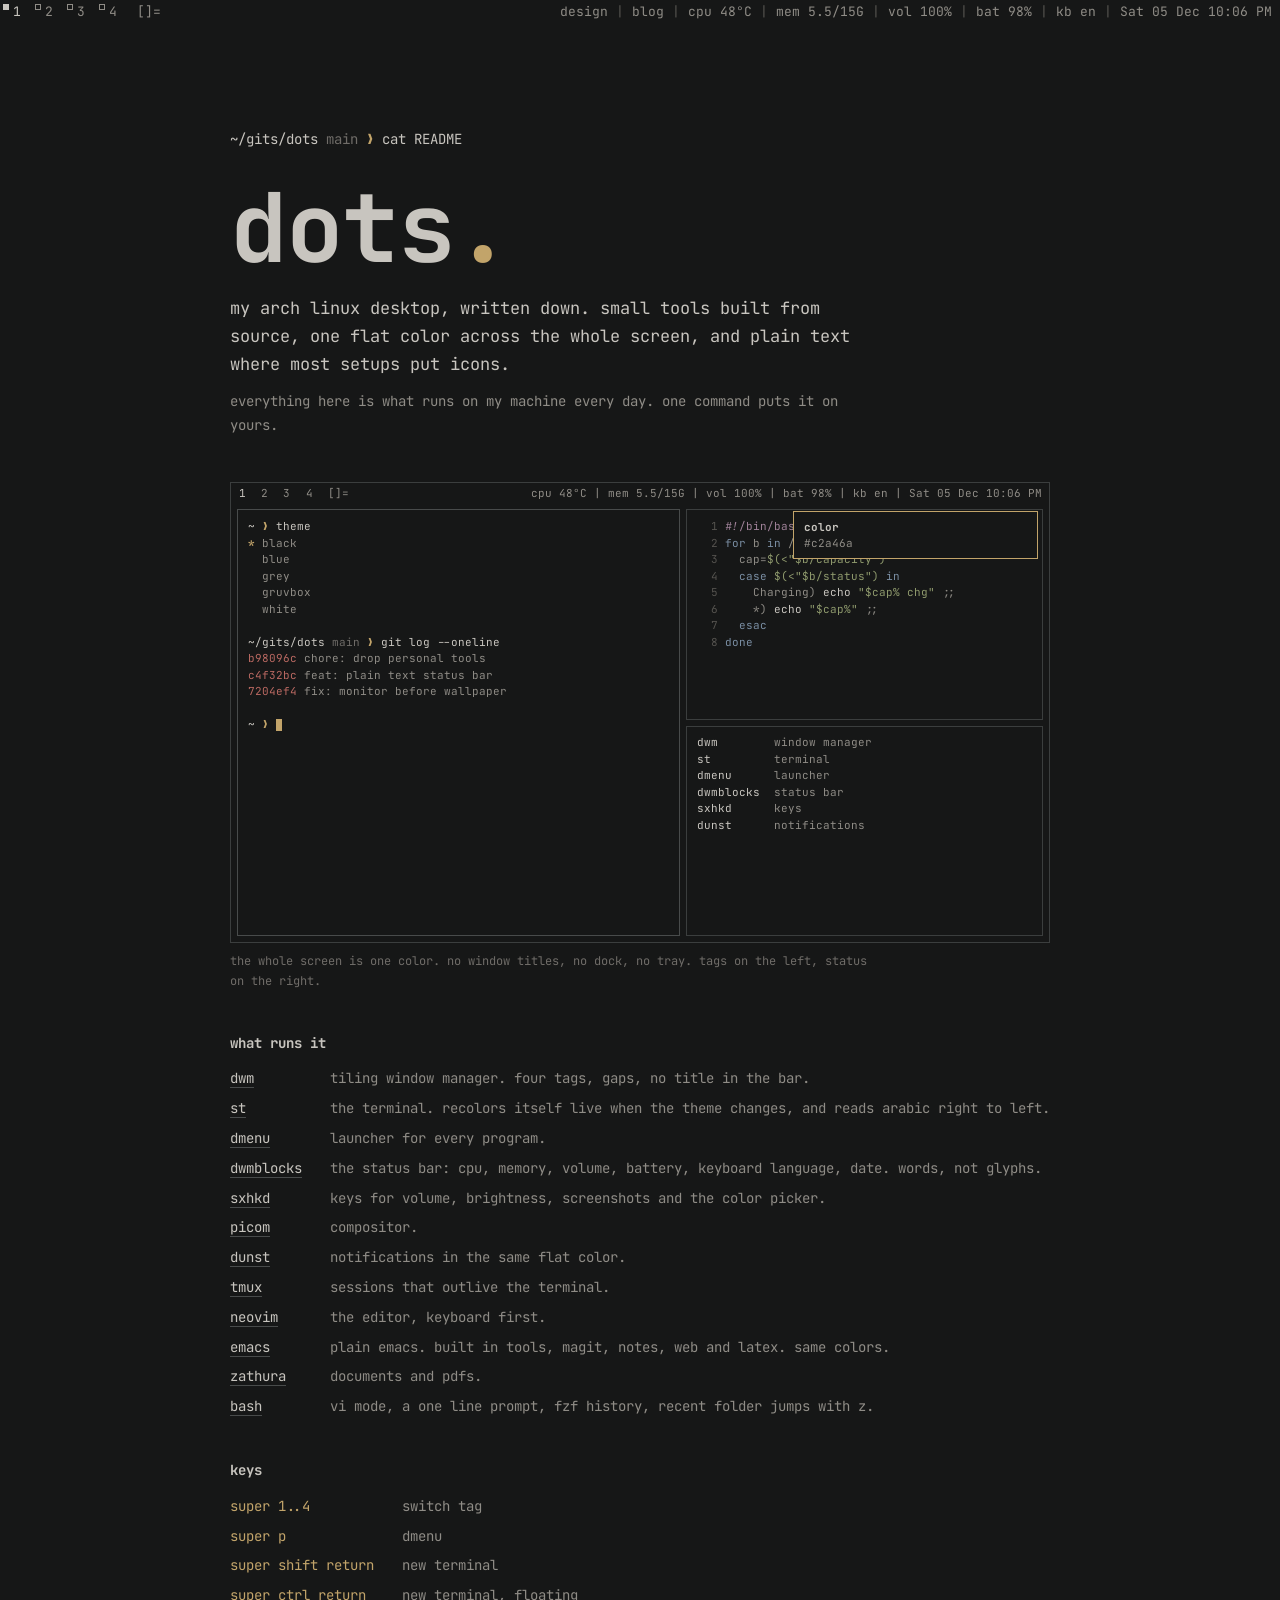
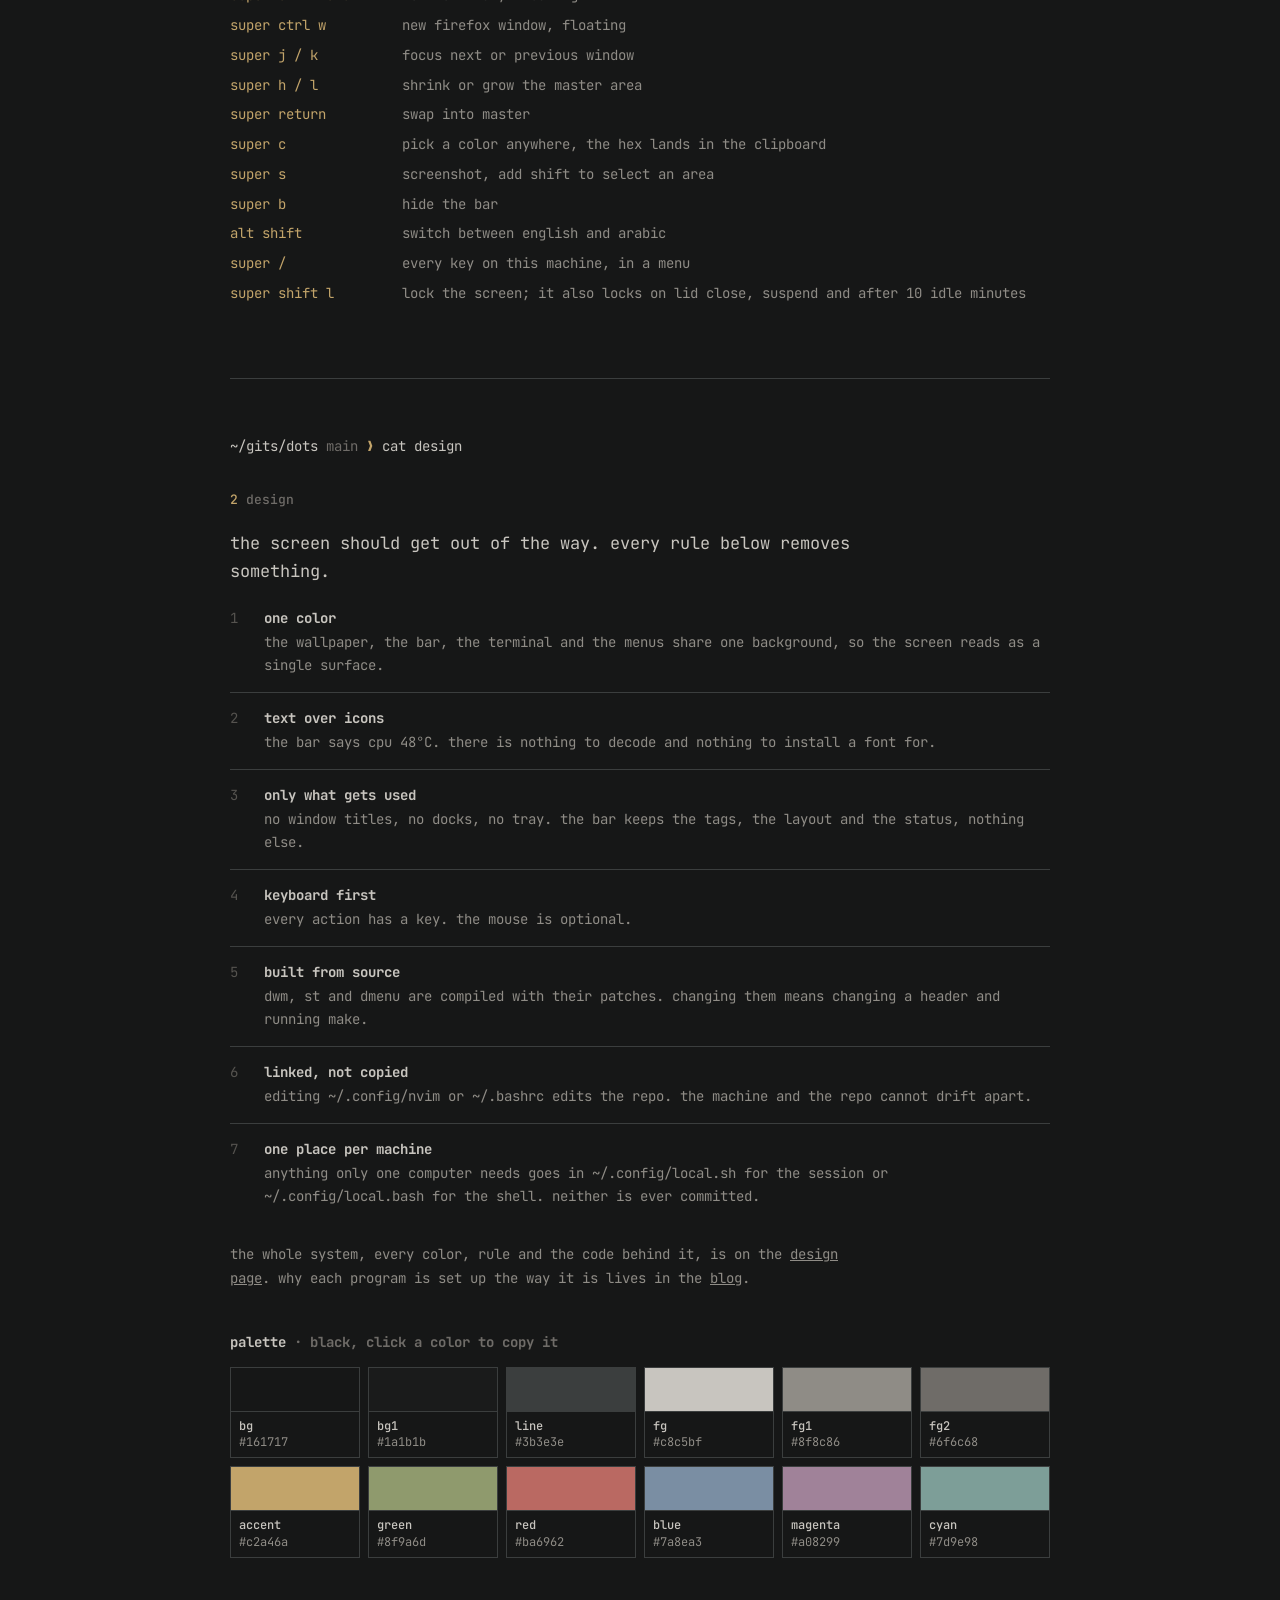
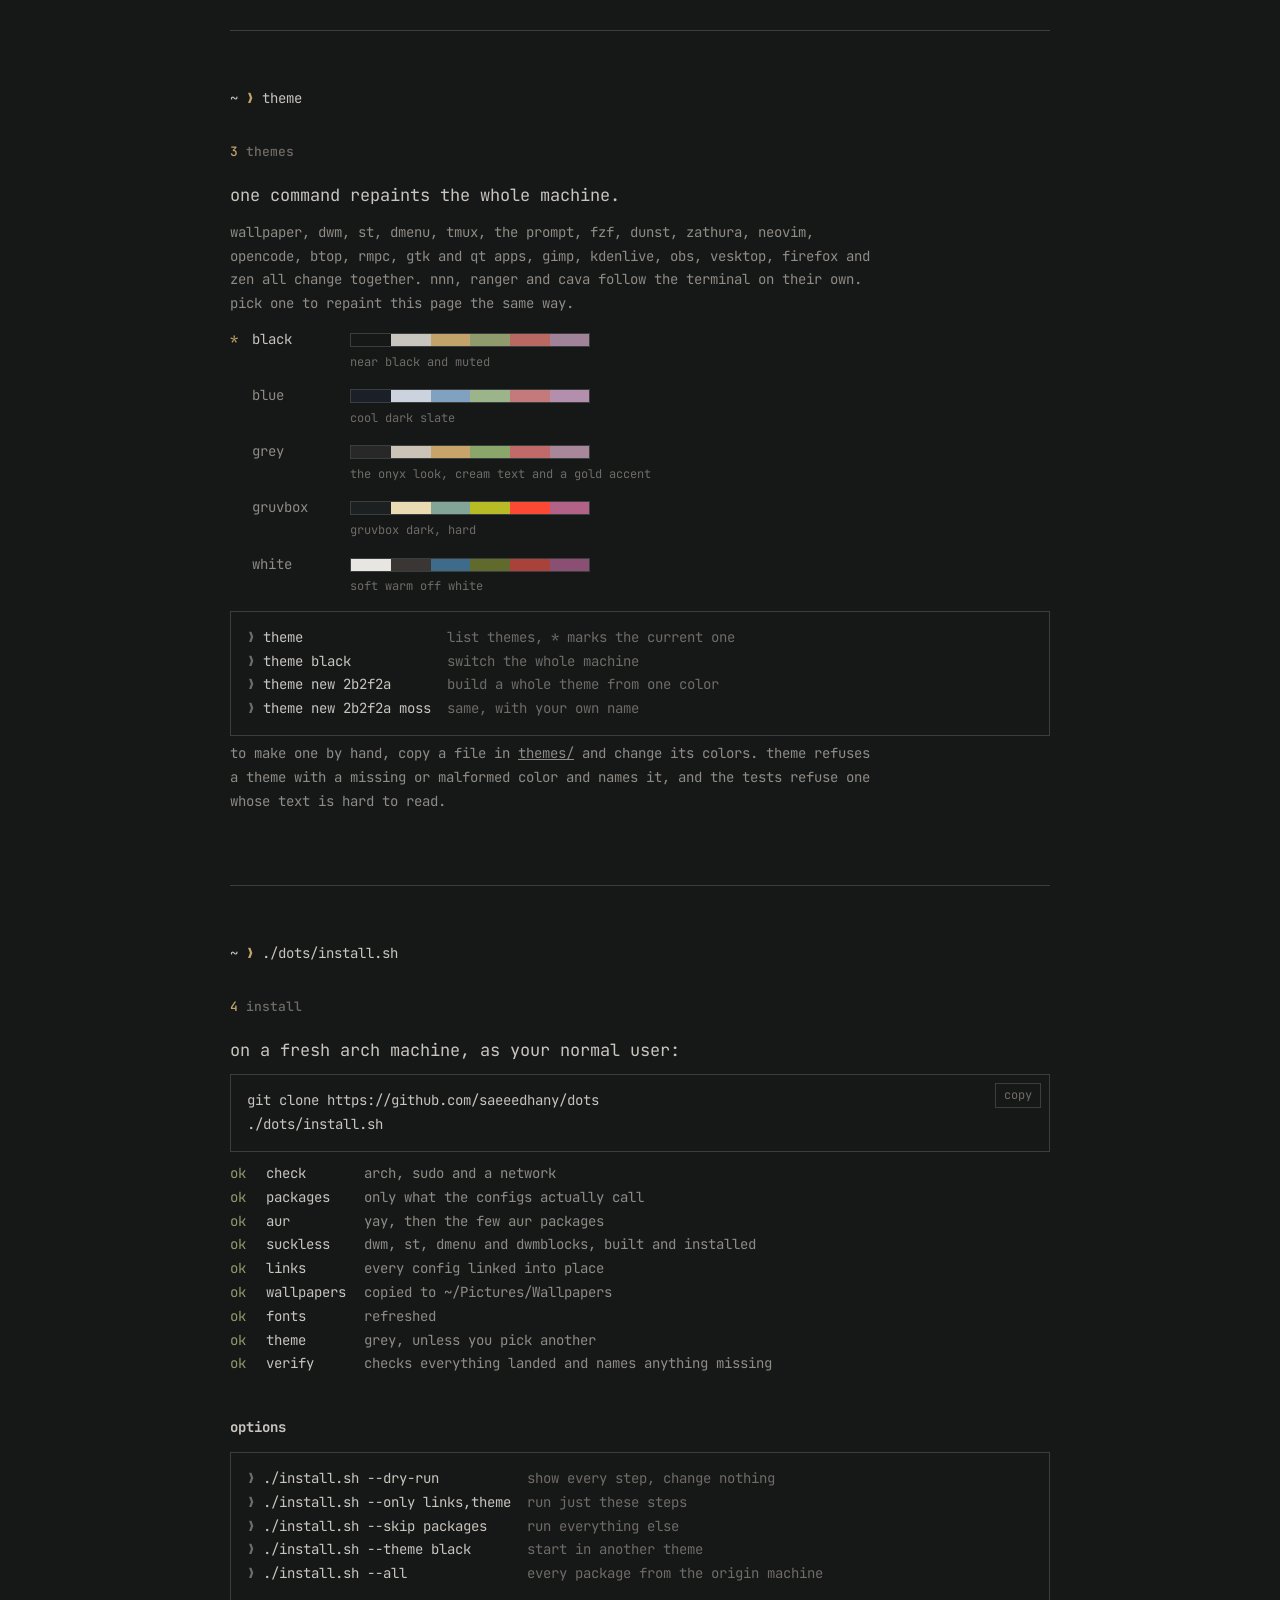
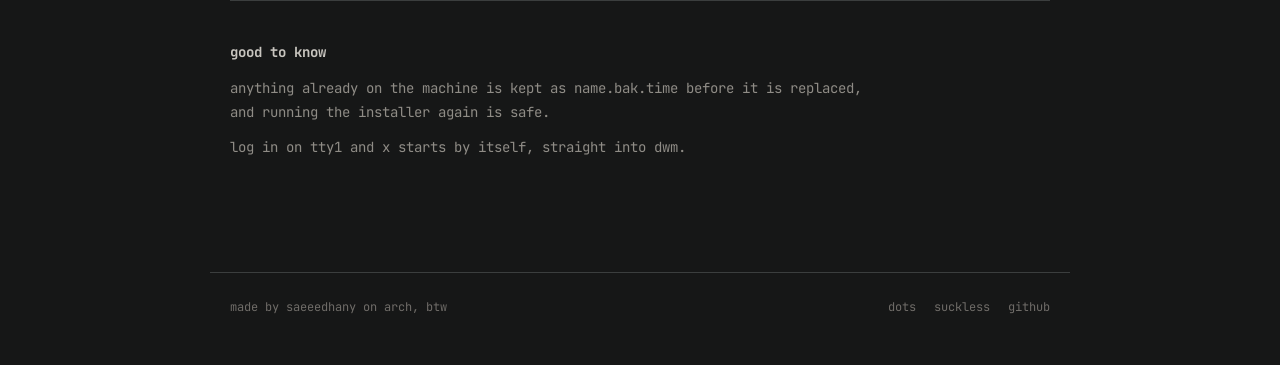
==== index.html @ b1b8dffb "one session bus, an event driven bar, and slock through xss-lock" ====
<!DOCTYPE html>
<html lang="en" data-theme="black">
<head>
<meta charset="UTF-8">
<meta name="viewport" content="width=device-width, initial-scale=1.0">
<title>dots</title>
<meta name="description" content="saeeedhany's arch linux desktop: dwm, st and dmenu built from source, one flat color, text instead of icons, and one command to install it.">
<link rel="preconnect" href="https://fonts.googleapis.com">
<link rel="preconnect" href="https://fonts.gstatic.com" crossorigin>
<link href="https://fonts.googleapis.com/css2?family=JetBrains+Mono:wght@400;500;700&display=swap" rel="stylesheet">
<link rel="stylesheet" href="site.css">
<script src="site.js"></script>
</head>
<body>

<header class="bar">
  <nav class="tags" aria-label="sections">
    <a class="tag sel" href="#dots">1</a>
    <a class="tag" href="#design">2</a>
    <a class="tag" href="#themes">3</a>
    <a class="tag" href="#install">4</a>
    <span class="layout">[]=</span>
  </nav>
  <div class="status">
    <a href="design.html">design</a> <span class="sep">|</span> <a href="blog/">blog</a><span class="hide" aria-hidden="true"> <span class="sep">|</span> cpu 48°C <span class="sep">|</span> mem 5.5/15G <span class="sep">|</span> vol 100% <span class="sep">|</span> bat 98% <span class="sep">|</span> kb en <span class="sep">|</span> <span id="clock">Tue 20 Oct 10:12 PM</span></span>
  </div>
</header>

<main>

<section id="dots">
  <div class="prompt"><span class="p">~/gits/dots</span><span class="b"> main</span> <span class="a">❯</span> <span class="c">cat README</span></div>

  <h1>dots<span>.</span></h1>
  <p class="lead">my arch linux desktop, written down. small tools built from source, one flat color across the whole screen, and plain text where most setups put icons.</p>
  <p>everything here is what runs on my machine every day. one command puts it on yours.</p>

  <div class="screen" aria-label="a sketch of the desktop: the dwm bar on top and three tiled terminals">
    <div class="sbar"><span><span class="t sel">1</span><span class="t">2</span><span class="t">3</span><span class="t">4</span><span class="t">[]=</span></span><span>cpu 48°C | mem 5.5/15G | vol 100% | bat 98% | kb en | <span class="sclock">Tue 20 Oct 10:12 PM</span></span></div>
    <div class="tiles">
      <div class="win master"><span class="f">~</span> <span class="u">❯</span> <span class="f">theme</span>
<span class="screen-themes"></span>

<span class="f">~/gits/dots</span><span class="d"> main</span> <span class="u">❯</span> <span class="f">git log --oneline</span>
<span class="r">b98096c</span> chore: drop personal tools
<span class="r">c4f32bc</span> feat: plain text status bar
<span class="r">7204ef4</span> fix: monitor before wallpaper

<span class="f">~</span> <span class="u">❯</span> <span class="cursor"></span></div>
      <div class="win"><span class="n">  1 </span><span class="m">#!/bin/bash</span>
<span class="n">  2 </span><span class="b">for</span> b <span class="b">in</span> /sys/class/power_supply/BAT*; <span class="b">do</span>
<span class="n">  3 </span>  cap=<span class="g">$(&lt;"$b/capacity")</span>
<span class="n">  4 </span>  <span class="b">case</span> <span class="g">$(&lt;"$b/status")</span> <span class="b">in</span>
<span class="n">  5 </span>    Charging) <span class="f">echo</span> <span class="g">"$cap% chg"</span> ;;
<span class="n">  6 </span>    *) <span class="f">echo</span> <span class="g">"$cap%"</span> ;;
<span class="n">  7 </span>  <span class="b">esac</span>
<span class="n">  8 </span><span class="b">done</span></div>
      <div class="win"><span class="f">dwm</span>        window manager
<span class="f">st</span>         terminal
<span class="f">dmenu</span>      launcher
<span class="f">dwmblocks</span>  status bar
<span class="f">sxhkd</span>      keys
<span class="f">dunst</span>      notifications</div>
    </div>
    <div class="notif"><b>color</b><span class="notif-hex">#c2a46a</span></div>
  </div>
  <p class="caption">the whole screen is one color. no window titles, no dock, no tray. tags on the left, status on the right.</p>

  <h3>what runs it</h3>
  <dl class="list">
    <dt><a href="https://github.com/saeeedhany/suckless">dwm</a></dt><dd>tiling window manager. four tags, gaps, no title in the bar.</dd>
    <dt><a href="https://github.com/saeeedhany/suckless">st</a></dt><dd>the terminal. recolors itself live when the theme changes, and reads arabic right to left.</dd>
    <dt><a href="https://github.com/saeeedhany/suckless">dmenu</a></dt><dd>launcher for every program.</dd>
    <dt><a href="https://github.com/saeeedhany/dots/tree/main/config/dwmblocks/scripts">dwmblocks</a></dt><dd>the status bar: cpu, memory, volume, battery, keyboard language, date. words, not glyphs.</dd>
    <dt><a href="https://github.com/saeeedhany/dots/tree/main/config/sxhkd">sxhkd</a></dt><dd>keys for volume, brightness, screenshots and the color picker.</dd>
    <dt><a href="https://github.com/saeeedhany/dots/tree/main/config/picom">picom</a></dt><dd>compositor.</dd>
    <dt><a href="https://github.com/saeeedhany/dots/tree/main/config/dunst">dunst</a></dt><dd>notifications in the same flat color.</dd>
    <dt><a href="https://github.com/saeeedhany/dots/tree/main/config/tmux">tmux</a></dt><dd>sessions that outlive the terminal.</dd>
    <dt><a href="https://github.com/saeeedhany/dots/tree/main/config/nvim">neovim</a></dt><dd>the editor, keyboard first.</dd>
    <dt><a href="https://github.com/saeeedhany/dots/tree/main/config/emacs">emacs</a></dt><dd>plain emacs. built in tools, magit, notes, web and latex. same colors.</dd>
    <dt><a href="https://github.com/saeeedhany/dots/tree/main/config/zathura">zathura</a></dt><dd>documents and pdfs.</dd>
    <dt><a href="https://github.com/saeeedhany/dots/blob/main/home/bashrc">bash</a></dt><dd>vi mode, a one line prompt, fzf history, recent folder jumps with z.</dd>
  </dl>

  <h3>keys</h3>
  <dl class="list keys">
    <dt>super 1..4</dt><dd>switch tag</dd>
    <dt>super p</dt><dd>dmenu</dd>
    <dt>super shift return</dt><dd>new terminal</dd>
    <dt>super ctrl return</dt><dd>new terminal, floating</dd>
    <dt>super ctrl w</dt><dd>new firefox window, floating</dd>
    <dt>super j / k</dt><dd>focus next or previous window</dd>
    <dt>super h / l</dt><dd>shrink or grow the master area</dd>
    <dt>super return</dt><dd>swap into master</dd>
    <dt>super c</dt><dd>pick a color anywhere, the hex lands in the clipboard</dd>
    <dt>super s</dt><dd>screenshot, add shift to select an area</dd>
    <dt>super b</dt><dd>hide the bar</dd>
    <dt>alt shift</dt><dd>switch between english and arabic</dd>
    <dt>super /</dt><dd>every key on this machine, in a menu</dd>
    <dt>super shift l</dt><dd>lock the screen; it also locks on lid close, suspend and after 10 idle minutes</dd>
  </dl>
</section>

<section id="design">
  <div class="prompt"><span class="p">~/gits/dots</span><span class="b"> main</span> <span class="a">❯</span> <span class="c">cat design</span></div>
  <h2><b>2</b> design</h2>
  <p class="lead">the screen should get out of the way. every rule below removes something.</p>

  <ol class="rules">
    <li><span><b>one color</b>the wallpaper, the bar, the terminal and the menus share one background, so the screen reads as a single surface.</span></li>
    <li><span><b>text over icons</b>the bar says cpu 48°C. there is nothing to decode and nothing to install a font for.</span></li>
    <li><span><b>only what gets used</b>no window titles, no docks, no tray. the bar keeps the tags, the layout and the status, nothing else.</span></li>
    <li><span><b>keyboard first</b>every action has a key. the mouse is optional.</span></li>
    <li><span><b>built from source</b>dwm, st and dmenu are compiled with their patches. changing them means changing a header and running make.</span></li>
    <li><span><b>linked, not copied</b>editing ~/.config/nvim or ~/.bashrc edits the repo. the machine and the repo cannot drift apart.</span></li>
    <li><span><b>one place per machine</b>anything only one computer needs goes in ~/.config/local.sh for the session or ~/.config/local.bash for the shell. neither is ever committed.</span></li>
  </ol>

  <p style="margin-top:20px">the whole system, every color, rule and the code behind it, is on the <a href="design.html">design page</a>. why each program is set up the way it is lives in the <a href="blog/">blog</a>.</p>

  <h3>palette <span class="dim">· <span class="pal-name">black</span>, click a color to copy it</span></h3>
  <div class="palette" id="palette"></div>
</section>

<section id="themes">
  <div class="prompt"><span class="p">~</span> <span class="a">❯</span> <span class="c" id="theme-cmd">theme</span></div>
  <h2><b>3</b> themes</h2>
  <p class="lead">one command repaints the whole machine.</p>
  <p>wallpaper, dwm, st, dmenu, tmux, the prompt, fzf, dunst, zathura, neovim, opencode, btop, rmpc, gtk and qt apps, gimp, kdenlive, obs, vesktop, firefox and zen all change together. nnn, ranger and cava follow the terminal on their own. pick one to repaint this page the same way.</p>

  <div class="themes" id="themelist"></div>

  <div class="block"><span class="dim">❯</span> theme                  <span class="dim">list themes, * marks the current one</span>
<span class="dim">❯</span> theme black            <span class="dim">switch the whole machine</span>
<span class="dim">❯</span> theme new 2b2f2a       <span class="dim">build a whole theme from one color</span>
<span class="dim">❯</span> theme new 2b2f2a moss  <span class="dim">same, with your own name</span></div>
  <p>to make one by hand, copy a file in <a href="https://github.com/saeeedhany/dots/tree/main/themes">themes/</a> and change its colors. theme refuses a theme with a missing or malformed color and names it, and the tests refuse one whose text is hard to read.</p>
</section>

<section id="install">
  <div class="prompt"><span class="p">~</span> <span class="a">❯</span> <span class="c">./dots/install.sh</span></div>
  <h2><b>4</b> install</h2>
  <p class="lead">on a fresh arch machine, as your normal user:</p>

  <div class="block" id="install-cmd">git clone https://github.com/saeeedhany/dots
./dots/install.sh<button class="copy" data-copy="git clone https://github.com/saeeedhany/dots &amp;&amp; ./dots/install.sh">copy</button></div>

  <div class="steps">
    <div><span class="ok">ok</span><span class="s">check</span><span class="w">arch, sudo and a network</span></div>
    <div><span class="ok">ok</span><span class="s">packages</span><span class="w">only what the configs actually call</span></div>
    <div><span class="ok">ok</span><span class="s">aur</span><span class="w">yay, then the few aur packages</span></div>
    <div><span class="ok">ok</span><span class="s">suckless</span><span class="w">dwm, st, dmenu and dwmblocks, built and installed</span></div>
    <div><span class="ok">ok</span><span class="s">links</span><span class="w">every config linked into place</span></div>
    <div><span class="ok">ok</span><span class="s">wallpapers</span><span class="w">copied to ~/Pictures/Wallpapers</span></div>
    <div><span class="ok">ok</span><span class="s">fonts</span><span class="w">refreshed</span></div>
    <div><span class="ok">ok</span><span class="s">theme</span><span class="w">grey, unless you pick another</span></div>
    <div><span class="ok">ok</span><span class="s">verify</span><span class="w">checks everything landed and names anything missing</span></div>
  </div>

  <h3>options</h3>
  <div class="block"><span class="dim">❯</span> ./install.sh --dry-run           <span class="dim">show every step, change nothing</span>
<span class="dim">❯</span> ./install.sh --only links,theme  <span class="dim">run just these steps</span>
<span class="dim">❯</span> ./install.sh --skip packages     <span class="dim">run everything else</span>
<span class="dim">❯</span> ./install.sh --theme black       <span class="dim">start in another theme</span>
<span class="dim">❯</span> ./install.sh --all               <span class="dim">every package from the origin machine</span></div>

  <h3>good to know</h3>
  <p>anything already on the machine is kept as name.bak.time before it is replaced, and running the installer again is safe.</p>
  <p>log in on tty1 and x starts by itself, straight into dwm.</p>
</section>

</main>

<footer>
  <span>made by <a href="https://github.com/saeeedhany">saeeedhany</a> on arch, btw</span>
  <nav>
    <a href="https://github.com/saeeedhany/dots">dots</a>
    <a href="https://github.com/saeeedhany/suckless">suckless</a>
    <a href="https://github.com/saeeedhany">github</a>
  </nav>
</footer>

<div class="toast" id="toast" role="status" aria-live="polite"><b id="toast-title"></b><span id="toast-body"></span></div>

</body>
</html>
---- site.css ----
:root, [data-theme="black"] {
  --bg: #161717; --bg1: #1a1b1b; --bg2: #1d1f1f; --bg3: #222424;
  --line: #3b3e3e; --line2: #484b4b; --fg: #c8c5bf; --fg1: #8f8c86;
  --fg2: #6f6c68; --fg3: #55534f; --accent: #c2a46a; --accent_light1: #cbb180;
  --accent_light2: #d2bc92; --accent_dark1: #a08859; --accent_dark2: #86734d; --accent_dark3: #6c5e40;
  --accent_dark4: #574d37; --green: #8f9a6d; --green_light: #a2ab85; --red: #ba6962;
  --red_dark: #995953; --blue: #7a8ea3; --cursor: #c2a46a; --color0: #222424;
  --color1: #ba6962; --color2: #8f9a6d; --color3: #c2a46a; --color4: #7a8ea3;
  --color5: #a08299; --color6: #7d9e98; --color7: #c8c5bf; --color8: #6f6c68;
  --color9: #c6847e; --color10: #a2ab85; --color11: #ceb687; --color12: #92a2b4;
  --color13: #b299ac; --color14: #94afab; --color15: #d8d6d2;
  --magenta: var(--color5); --cyan: var(--color6);
}

[data-theme="blue"] {
  --bg: #1b1f27; --bg1: #1e232c; --bg2: #212630; --bg3: #252b36;
  --line: #3a4354; --line2: #454f63; --fg: #cdd3de; --fg1: #8f99a8;
  --fg2: #6e7787; --fg3: #565e6b; --accent: #81a1c1; --accent_light1: #96b0cb;
  --accent_light2: #a7bdd4; --accent_dark1: #6d87a2; --accent_dark2: #5d748b; --accent_dark3: #4e6074;
  --accent_dark4: #425062; --green: #9bb48a; --green_light: #b0c4a3; --red: #c47a7a;
  --red_dark: #a26869; --blue: #81a1c1; --cursor: #81a1c1; --color0: #252b36;
  --color1: #c47a7a; --color2: #9bb48a; --color3: #d6b97c; --color4: #81a1c1;
  --color5: #b48ead; --color6: #88c0c8; --color7: #cdd3de; --color8: #6e7787;
  --color9: #d19696; --color10: #b0c4a3; --color11: #e0ca9b; --color12: #9cb5ce;
  --color13: #c4a7bf; --color14: #a4cfd5; --color15: #e3e6ec;
  --magenta: var(--color5); --cyan: var(--color6);
}

[data-theme="grey"] {
  --bg: #282828; --bg1: #2c2c2c; --bg2: #303030; --bg3: #353535;
  --line: #4e4e4e; --line2: #5a5a5a; --fg: #ccc3b8; --fg1: #93877c;
  --fg2: #7a7373; --fg3: #666666; --accent: #c8a46b; --accent_light1: #d8b47a;
  --accent_light2: #e2c58e; --accent_dark1: #a8875a; --accent_dark2: #8a6f4a; --accent_dark3: #705c3e;
  --accent_dark4: #5c4c34; --green: #8aa66a; --green_light: #9ab87a; --red: #c26a6a;
  --red_dark: #a85454; --blue: #7b99a8; --cursor: #c8a46b; --color0: #353535;
  --color1: #c77a7a; --color2: #8aa66a; --color3: #c8a46b; --color4: #7b99a8;
  --color5: #a8879a; --color6: #7fa39a; --color7: #ccc3b8; --color8: #7a7373;
  --color9: #d27c7c; --color10: #9ab87a; --color11: #d8b47a; --color12: #8daab8;
  --color13: #b897aa; --color14: #90b4aa; --color15: #e0d8cd;
  --magenta: var(--color5); --cyan: var(--color6);
}

[data-theme="gruvbox"] {
  --bg: #1d2021; --bg1: #282828; --bg2: #32302f; --bg3: #3c3836;
  --line: #504945; --line2: #665c54; --fg: #ebdbb2; --fg1: #a89984;
  --fg2: #928374; --fg3: #7c6f64; --accent: #83a598; --accent_light1: #95b2a7;
  --accent_light2: #a4bdb3; --accent_dark1: #6f8a80; --accent_dark2: #5f766e; --accent_dark3: #50625c;
  --accent_dark4: #44534e; --green: #b8bb26; --green_light: #98971a; --red: #fb4934;
  --red_dark: #cf4130; --blue: #83a598; --cursor: #83a598; --color0: #282828;
  --color1: #cc241d; --color2: #98971a; --color3: #d79921; --color4: #458588;
  --color5: #b16286; --color6: #689d6a; --color7: #ebdbb2; --color8: #928374;
  --color9: #fb4934; --color10: #b8bb26; --color11: #fabd2f; --color12: #83a598;
  --color13: #d3869b; --color14: #8ec07c; --color15: #fbf1c7;
  --magenta: var(--color5); --cyan: var(--color6);
}

[data-theme="white"] {
  --bg: #e8e6e1; --bg1: #e5e2dd; --bg2: #e1dfd8; --bg3: #dddad3;
  --line: #c7c2b6; --line2: #bcb6a7; --fg: #3a3633; --fg1: #5f5a55;
  --fg2: #7a746e; --fg3: #9a948d; --accent: #3f6b8a; --accent_light1: #355b75;
  --accent_light2: #2d4d63; --accent_dark1: #61849b; --accent_dark2: #7a96a8; --accent_dark3: #94a8b6;
  --accent_dark4: #a8b7c0; --green: #5f6a2c; --green_light: #454d20; --red: #a8423a;
  --red_dark: #b5635b; --blue: #3f6b8a; --cursor: #3f6b8a; --color0: #3a3633;
  --color1: #a8423a; --color2: #5f6a2c; --color3: #81600e; --color4: #3f6b8a;
  --color5: #8a4f72; --color6: #397165; --color7: #5f5a55; --color8: #7a746e;
  --color9: #8a3630; --color10: #454d20; --color11: #5c450a; --color12: #32556e;
  --color13: #70405d; --color14: #2b564d; --color15: #1f1d1b;
  --magenta: var(--color5); --cyan: var(--color6);
}

* { box-sizing: border-box; margin: 0; padding: 0; }
html { scroll-behavior: smooth; scroll-padding-top: 48px; }
body {
  background: var(--bg); color: var(--fg);
  font: 14px/1.7 'JetBrains Mono', ui-monospace, monospace;
  transition: background .25s, color .25s;
}
a { color: inherit; }
::selection { background: var(--line); color: var(--fg); }

.bar {
  position: fixed; inset: 0 0 auto 0; z-index: 10; height: 24px;
  display: flex; align-items: center; justify-content: space-between;
  background: var(--bg); color: var(--fg1); font-size: 13px; line-height: 24px;
  transition: background .25s;
}
.tags { display: flex; height: 100%; }
.tag {
  position: relative; display: block; padding: 0 11px 0 13px; height: 100%;
  color: var(--fg1); text-decoration: none;
}
.tag::before {
  content: ""; position: absolute; top: 4px; left: 3px; width: 4px; height: 4px;
  border: 1px solid currentColor;
}
.tag.sel { color: var(--fg); }
.tag.sel::before { background: currentColor; }
.tag:hover { color: var(--fg); }
.layout { padding: 0 9px; }
.status { padding-right: 8px; white-space: nowrap; overflow: hidden; }
.status .sep { color: var(--fg3); }

main { max-width: 860px; margin: 0 auto; padding: 72px 20px 40px; }
section { padding: 56px 0 72px; }
section + section { border-top: 1px solid var(--line); }

.prompt { color: var(--fg); white-space: pre; overflow-x: auto; }
.prompt .p { color: var(--fg); }
.prompt .b { color: var(--fg2); }
.prompt .a { color: var(--accent); }
.prompt .c { color: var(--fg); }
.prompt + h1 { margin-top: 28px; }
.prompt + h2 { margin-top: 30px; }

h1 { font-size: clamp(48px, 11vw, 96px); line-height: 1; font-weight: 700; letter-spacing: -2px; margin: 28px 0 18px; }
h1 span { color: var(--accent); }
h2 { font-size: 13px; font-weight: 500; color: var(--fg2); text-transform: lowercase; margin-bottom: 18px; }
h2 b { color: var(--accent); font-weight: 500; }
h3 { font-size: 14px; font-weight: 700; color: var(--fg); margin: 40px 0 12px; }
.lead { font-size: 17px; line-height: 1.65; color: var(--fg); max-width: 640px; }
p { max-width: 640px; color: var(--fg1); }
p + p { margin-top: 12px; }
code, .k { color: var(--fg); }
.dim { color: var(--fg2); }

.screen {
  margin: 44px 0 8px; aspect-ratio: 16 / 9; position: relative;
  border: 1px solid var(--line); background: var(--bg); overflow: hidden;
  font-size: clamp(6px, 1.25vw, 11px); line-height: 1.5;
}
.screen .sbar { display: flex; justify-content: space-between; height: 1.9em; line-height: 1.9em; color: var(--fg1); padding-right: .6em; }
.screen .sbar .t { padding: 0 .7em; }
.screen .sbar .t.sel { color: var(--fg); }
.tiles {
  position: absolute; top: 1.9em; left: 0; right: 0; bottom: 0; padding: 6px;
  display: grid; grid-template-columns: 55% 1fr; grid-template-rows: 1fr 1fr; gap: 6px;
}
.win { border: 1px solid var(--line); padding: .7em .9em; overflow: hidden; white-space: pre; color: var(--fg1); }
.win.master { grid-row: 1 / 3; border-color: var(--line2); }
.win .u { color: var(--accent); font-weight: 700; }
.win .g { color: var(--green); }
.win .b { color: var(--blue); }
.win .r { color: var(--red); }
.win .m { color: var(--magenta); }
.win .f { color: var(--fg); }
.win .n { color: var(--fg3); }
.win .d { color: var(--fg2); }
.cursor { display: inline-block; width: .6em; height: 1.1em; background: var(--accent); vertical-align: text-bottom; animation: blink 1.1s steps(1) infinite; }
@keyframes blink { 50% { opacity: 0; } }
.notif {
  position: absolute; top: 2.6em; right: 1em; width: 30%; padding: .6em .9em;
  background: var(--bg); border: 1px solid var(--accent); color: var(--fg1);
}
.notif b { display: block; color: var(--fg); font-weight: 700; }
.caption { font-size: 12px; color: var(--fg2); }

.list { display: grid; grid-template-columns: max-content 1fr; gap: 6px 28px; margin-top: 6px; }
.list dt { color: var(--fg); }
.list dt a { text-decoration: none; border-bottom: 1px solid var(--line2); }
.list dt a:hover { color: var(--accent); border-color: var(--accent); }
.list dd { color: var(--fg1); }
.keys dt { color: var(--accent); }

ol.rules { list-style: none; counter-reset: r; margin-top: 8px; }
ol.rules li { counter-increment: r; display: grid; grid-template-columns: 2.4em 1fr; padding: 14px 0; border-bottom: 1px solid var(--line); }
ol.rules li:last-child { border-bottom: 0; }
ol.rules li::before { content: counter(r); color: var(--fg3); }
ol.rules b { color: var(--fg); font-weight: 700; display: block; }
ol.rules span { color: var(--fg1); }

.palette { display: grid; grid-template-columns: repeat(auto-fill, minmax(118px, 1fr)); gap: 8px; margin-top: 8px; }
.sw { cursor: pointer; border: 1px solid var(--line); background: none; color: var(--fg1); font: inherit; font-size: 12px; text-align: left; padding: 0; }
.sw:hover { border-color: var(--fg2); }
.sw i { display: block; height: 44px; border-bottom: 1px solid var(--line); }
.sw span { display: block; padding: 6px 8px; line-height: 1.4; }
.sw span b { display: block; color: var(--fg); font-weight: 500; }

.themes { display: grid; gap: 4px; margin: 8px 0 6px; }
.th {
  display: grid; grid-template-columns: 1.6em 7em 1fr; align-items: center;
  background: none; border: 0; color: var(--fg1); font: inherit; text-align: left; cursor: pointer; padding: 4px 0;
}
.th:hover { color: var(--fg); }
.th.cur { color: var(--fg); }
.th .mark { color: var(--accent); }
.th .strip { display: flex; height: 14px; max-width: 240px; border: 1px solid var(--line); }
.th .strip i { flex: 1; }
.th .desc { grid-column: 3; color: var(--fg2); font-size: 12px; }

.block {
  position: relative; border: 1px solid var(--line); padding: 14px 16px; margin: 10px 0 6px;
  white-space: pre; overflow-x: auto; color: var(--fg); font-variant-ligatures: none;
}
.block .dim { color: var(--fg2); }
.copy {
  position: absolute; top: 8px; right: 8px; background: var(--bg); border: 1px solid var(--line);
  color: var(--fg2); font: inherit; font-size: 12px; padding: 1px 8px; cursor: pointer;
}
.copy:hover { color: var(--fg); border-color: var(--fg2); }

.steps { margin-top: 10px; }
.steps div { display: grid; grid-template-columns: 2.6em 7em 1fr; }
.steps .ok { color: var(--green); }
.steps .s { color: var(--fg); }
.steps .w { color: var(--fg1); }

.bar .here { color: var(--fg); text-decoration: none; }
.bar .status a { color: var(--fg1); text-decoration: none; }
.bar .status a:hover { color: var(--fg); }

.tokens { display: grid; gap: 2px; margin-top: 8px; }
.tok {
  display: grid; grid-template-columns: 28px 9.5em 5.5em 1fr; gap: 14px; align-items: center;
  background: none; border: 0; padding: 5px 0; color: var(--fg1); font: inherit; text-align: left; cursor: pointer;
}
.tok:hover { color: var(--fg); }
.tok i { height: 18px; border: 1px solid var(--line); }
.tok b { color: var(--fg); font-weight: 500; }
.tok .hex { color: var(--fg2); }
.ansi { display: grid; grid-template-columns: repeat(8, minmax(0, 1fr)); gap: 6px; margin-top: 8px; }
.ansi .sw i { height: 28px; }

.sx .kw { color: var(--color1); }
.sx .st { color: var(--color2); }
.sx .ty { color: var(--color3); }
.sx .fn { color: var(--color4); }
.sx .cn { color: var(--color5); }
.sx .pp, .sx .es { color: var(--color6); }
.sx .cm { color: var(--fg2); font-style: italic; }
.sx .pu { color: var(--fg1); }
.sx .ln { color: var(--fg3); }
.sx .lc { color: var(--accent); }
.sx .hl { display: inline-block; min-width: 100%; background: var(--bg1); }
.list + p { margin-top: 18px; }

.flow { display: grid; margin: 14px 0 8px; }
.node { border: 1px solid var(--line); padding: 10px 14px; }
.node b { display: block; color: var(--fg); font-weight: 500; }
.node span { color: var(--fg1); }
.node code { color: var(--accent); }
.arrow { color: var(--fg2); padding: 2px 0 2px 18px; }
.fan { display: grid; grid-template-columns: repeat(auto-fill, minmax(200px, 1fr)); gap: 6px; }
.fan .node { padding: 8px 12px; font-size: 13px; }

pre { font: inherit; }
.article h2 { font-size: 15px; font-weight: 700; color: var(--fg); margin: 0 0 16px; }
.article h2 b { color: var(--accent); font-weight: 700; }
.article #roles h2 { margin-top: 44px; }
.article p b { color: var(--fg); font-weight: 500; }
.meta { color: var(--fg2); font-size: 12px; margin: -4px 0 28px; }
.meta .sep { color: var(--fg3); }
.src { font-size: 12px; color: var(--fg2); }
.block + .src { margin-top: 0; }
.back { margin-top: 28px; }
.back a { color: var(--fg1); text-decoration: none; }
.back a:hover { color: var(--accent); }

.posts { display: grid; margin-top: 28px; border-top: 1px solid var(--line); }
.post {
  display: grid; grid-template-columns: 5em 1fr auto; gap: 16px; padding: 10px 0;
  border-bottom: 1px solid var(--line); color: var(--fg); text-decoration: none;
}
.post .date, .post .time { color: var(--fg2); }
a.post:hover { background: var(--bg1); }
a.post:hover .title { color: var(--accent); }
.post.soon, .post.soon .date { color: var(--fg3); }

footer { max-width: 860px; margin: 0 auto; padding: 24px 20px 48px; border-top: 1px solid var(--line); display: flex; flex-wrap: wrap; gap: 8px 24px; justify-content: space-between; color: var(--fg2); font-size: 12px; }
footer a { text-decoration: none; }
footer a:hover { color: var(--fg); }
footer nav { display: flex; gap: 18px; }
.picker { flex-basis: 100%; display: flex; flex-wrap: wrap; gap: 4px 16px; }
.picker button { background: none; border: 0; color: var(--fg2); font: inherit; cursor: pointer; padding: 0; }
.picker button:hover { color: var(--fg); }
.picker button.cur { color: var(--accent); }

.toast {
  position: fixed; top: 34px; right: 14px; z-index: 20; min-width: 220px; max-width: 320px;
  background: var(--bg); border: 1px solid var(--accent); padding: 10px 14px; color: var(--fg1); font-size: 13px;
  opacity: 0; transform: translateY(-6px); pointer-events: none; transition: opacity .2s, transform .2s;
}
.toast.on { opacity: 1; transform: none; }
.toast b { display: block; color: var(--fg); }

@media (max-width: 720px) {
  body { font-size: 13px; }
  main { padding: 56px 16px 32px; }
  section { padding: 40px 0 56px; }
  .bar .hide { display: none; }
  .list { grid-template-columns: 1fr; gap: 0; }
  .list dd { margin-bottom: 10px; }
  .tiles { grid-template-columns: 1fr; grid-template-rows: 1fr; }
  .win:not(.master) { display: none; }
  .win.master { grid-row: auto; }
  .notif { width: 46%; }
  .steps div { grid-template-columns: 2.6em 1fr; }
  .steps .w { grid-column: 2; margin-bottom: 6px; }
  .th { grid-template-columns: 1.6em 6em 1fr; }
  .tok { grid-template-columns: 28px 1fr auto; gap: 4px 12px; }
  .tok .job { grid-column: 2 / 4; }
  .ansi { grid-template-columns: repeat(4, minmax(0, 1fr)); }
  footer { padding: 24px 16px 40px; }
}
@media (prefers-reduced-motion: reduce) {
  html { scroll-behavior: auto; }
  .cursor { animation: none; }
}
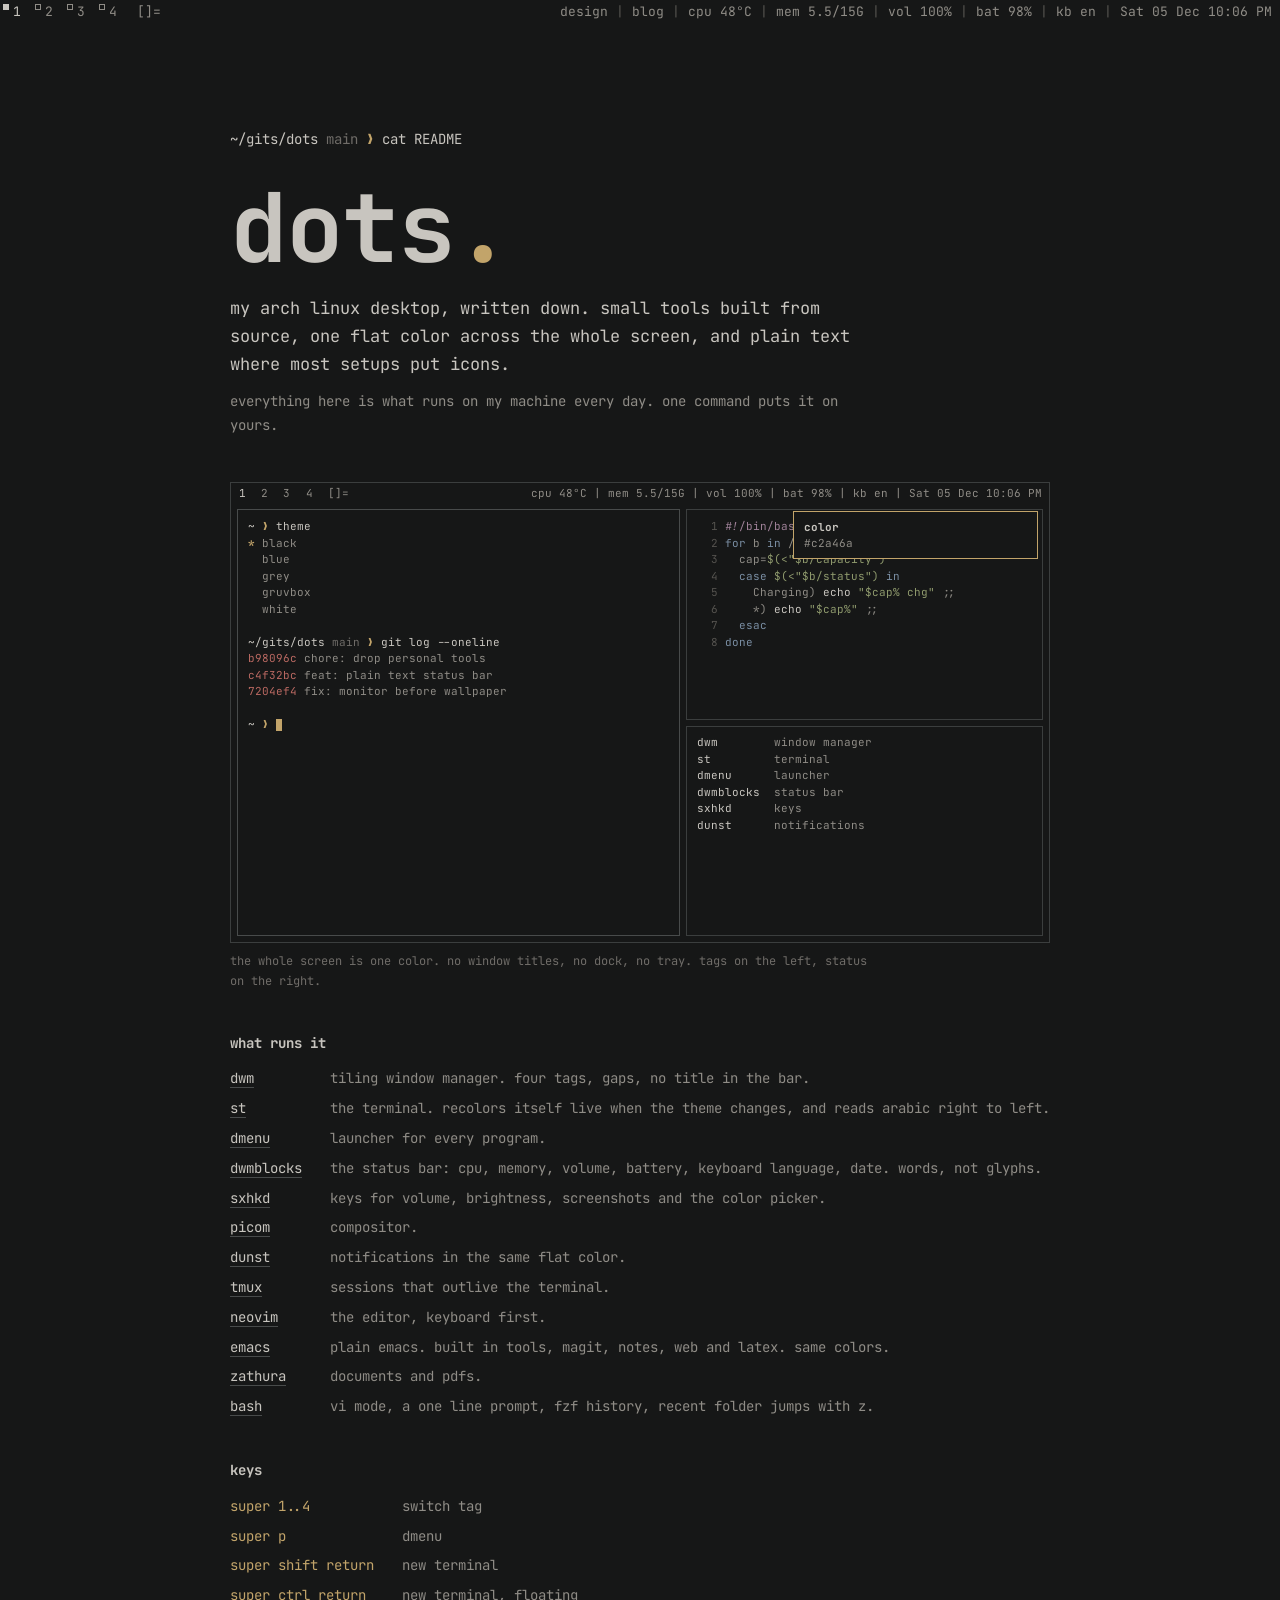
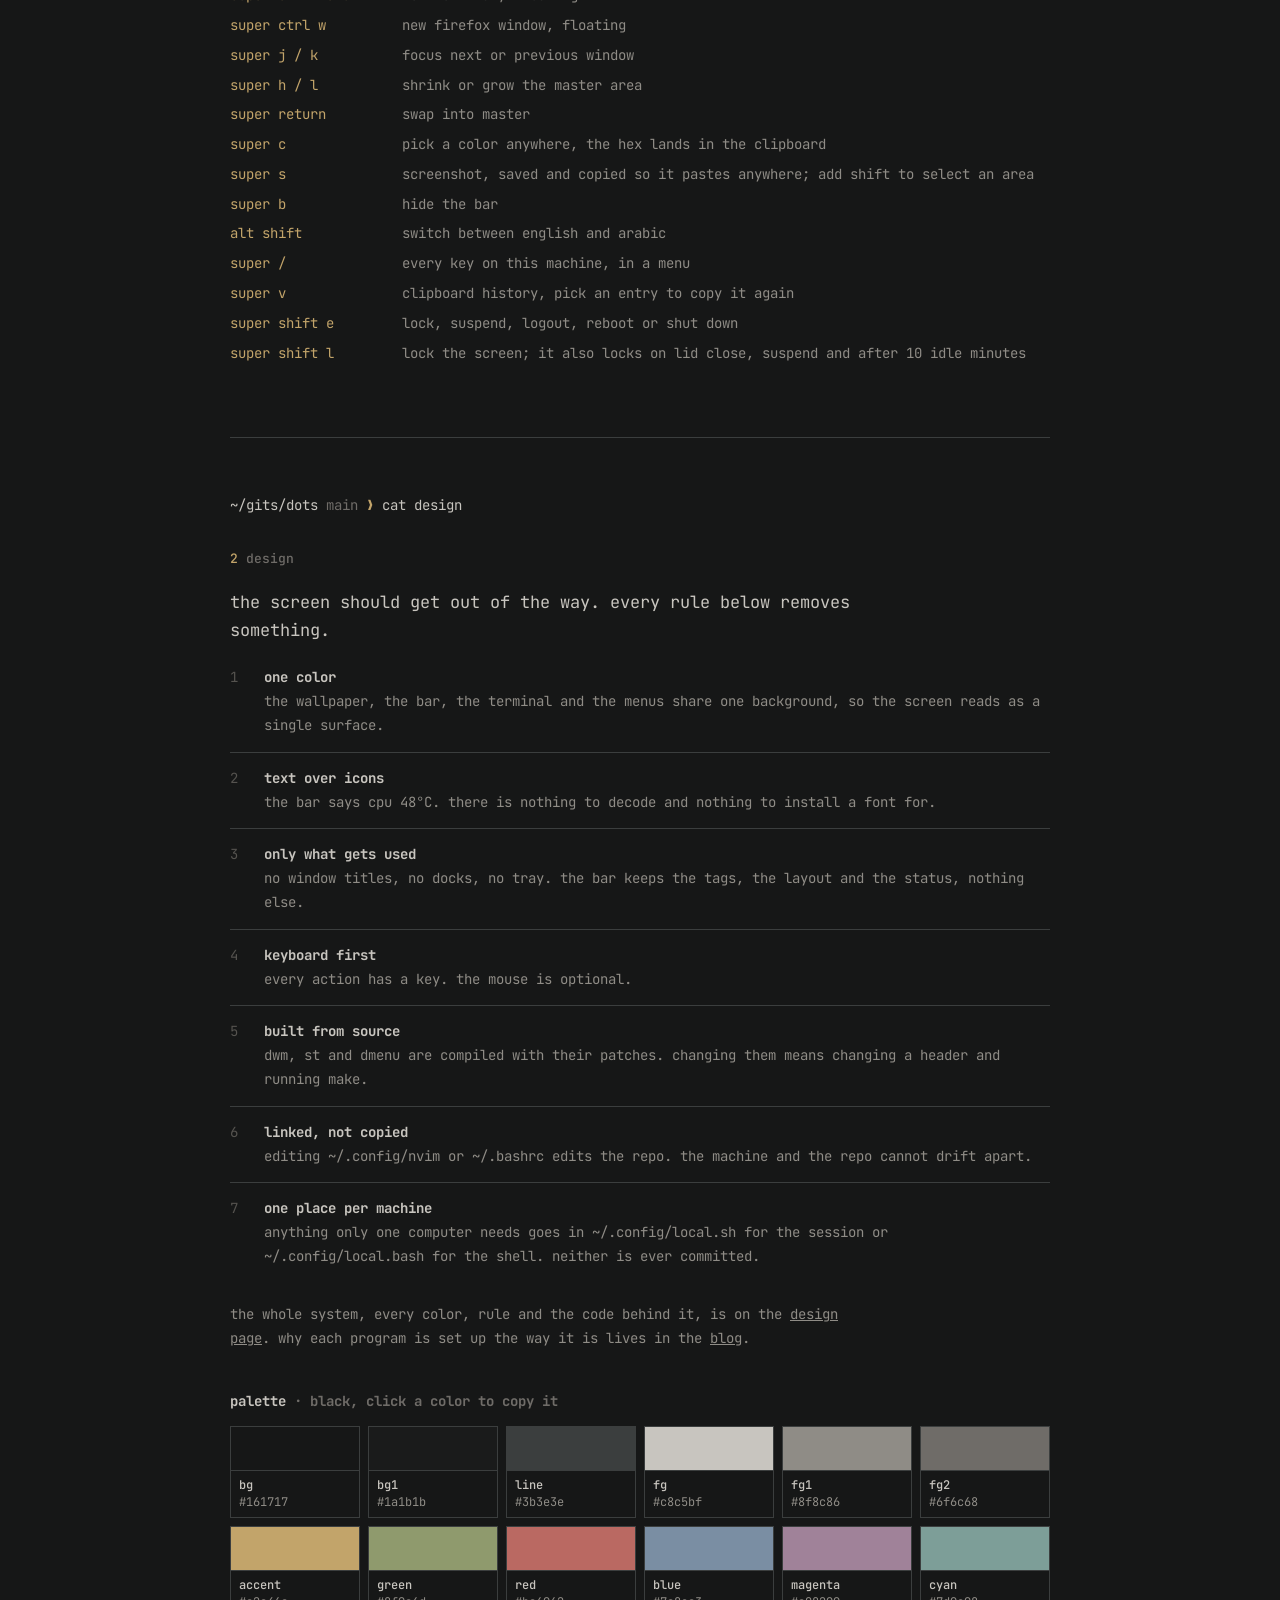
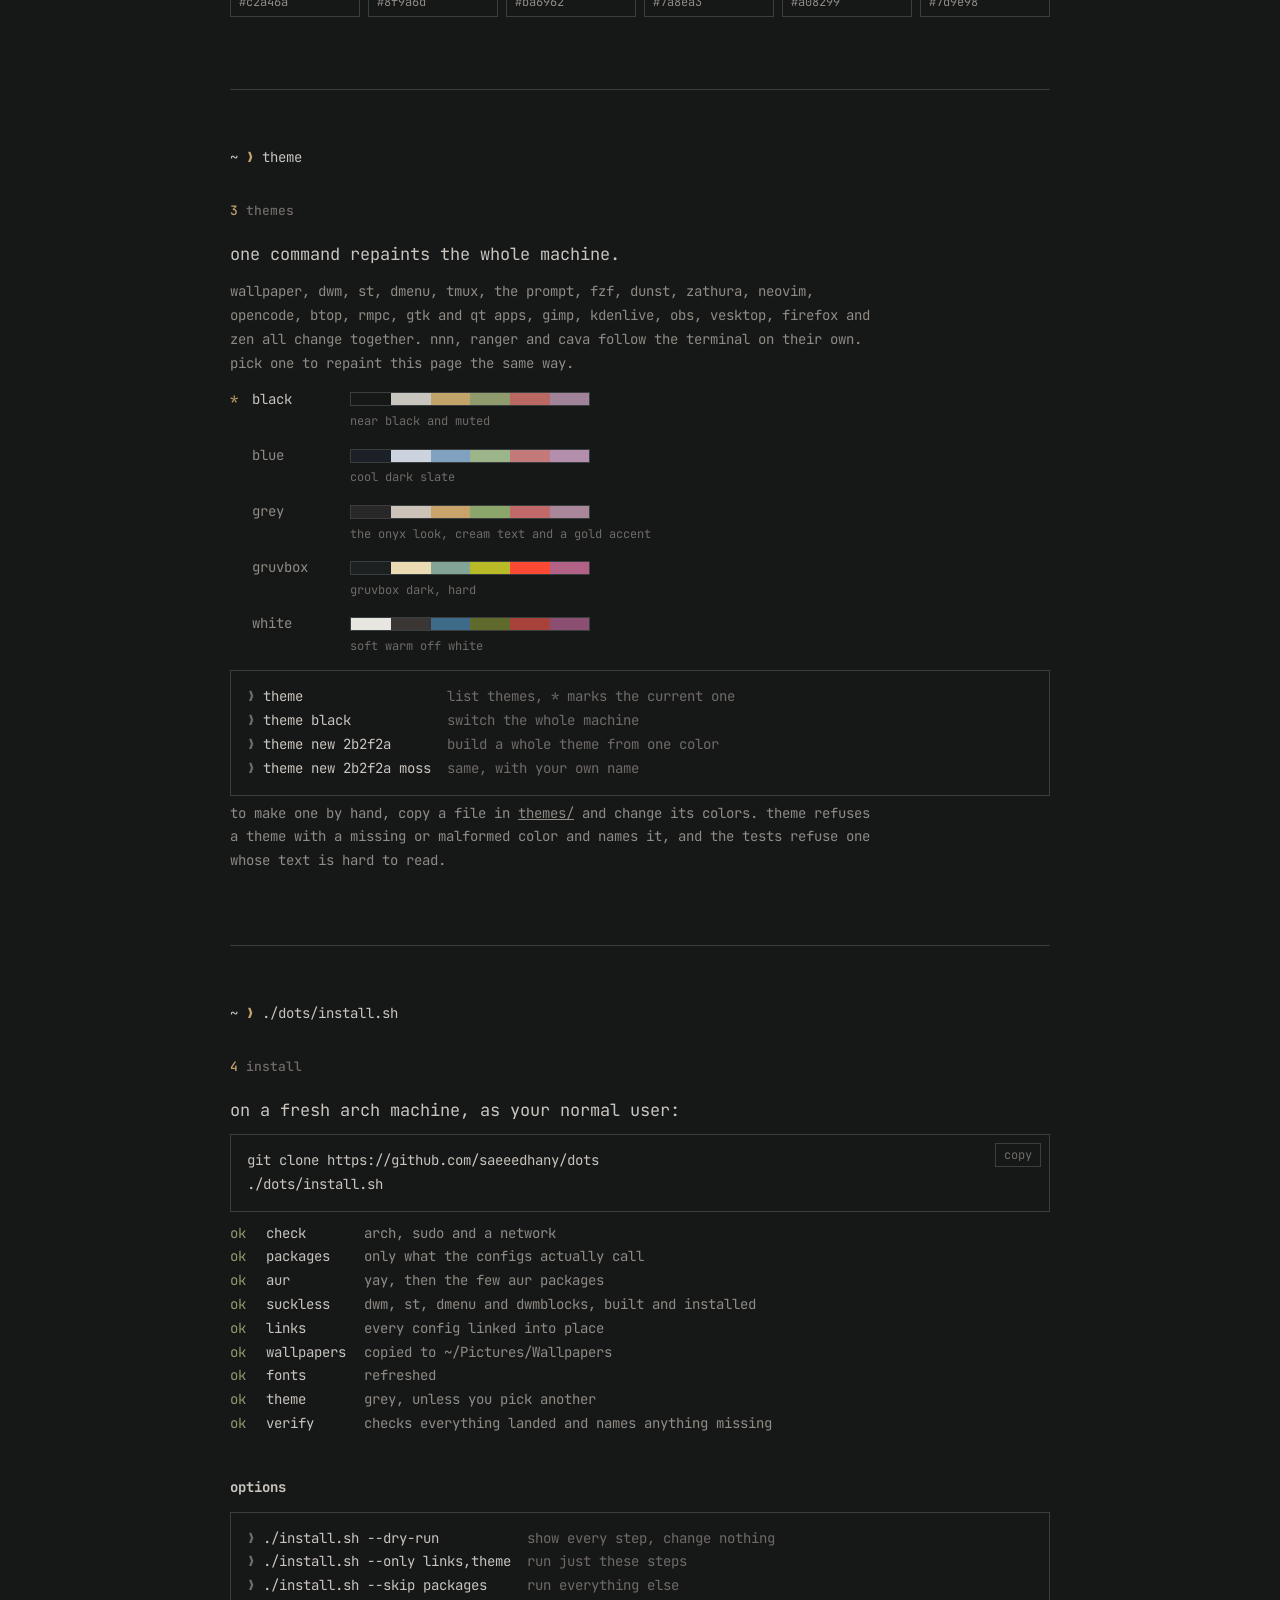
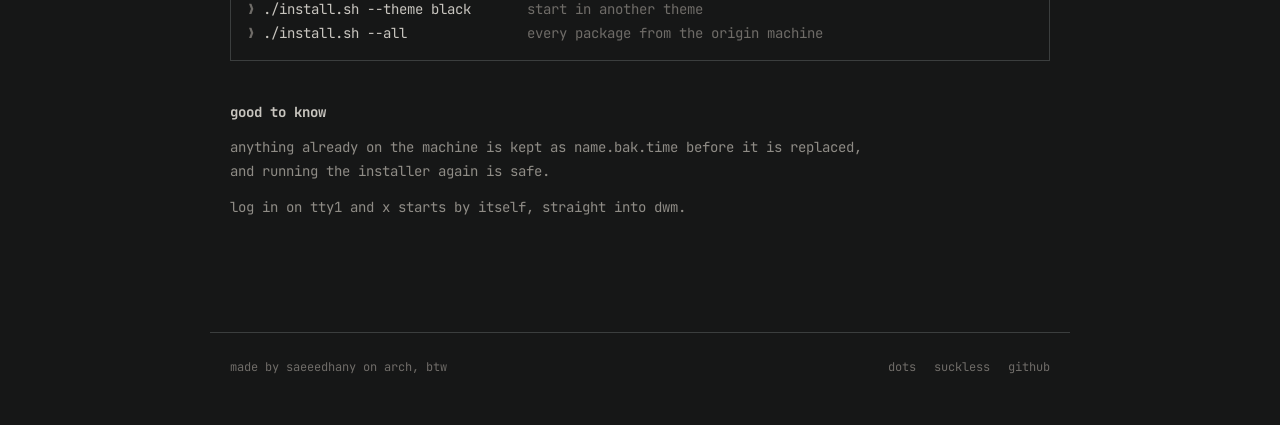
==== commit 7c4419fa: "power menu, clipboard history in dmenu, and screenshots that land on the clipboard" ====
--- a/index.html
+++ b/index.html
@@ -93,10 +93,12 @@
     <dt>super h / l</dt><dd>shrink or grow the master area</dd>
     <dt>super return</dt><dd>swap into master</dd>
     <dt>super c</dt><dd>pick a color anywhere, the hex lands in the clipboard</dd>
-    <dt>super s</dt><dd>screenshot, add shift to select an area</dd>
+    <dt>super s</dt><dd>screenshot, saved and copied so it pastes anywhere; add shift to select an area</dd>
     <dt>super b</dt><dd>hide the bar</dd>
     <dt>alt shift</dt><dd>switch between english and arabic</dd>
     <dt>super /</dt><dd>every key on this machine, in a menu</dd>
+    <dt>super v</dt><dd>clipboard history, pick an entry to copy it again</dd>
+    <dt>super shift e</dt><dd>lock, suspend, logout, reboot or shut down</dd>
     <dt>super shift l</dt><dd>lock the screen; it also locks on lid close, suspend and after 10 idle minutes</dd>
   </dl>
 </section>
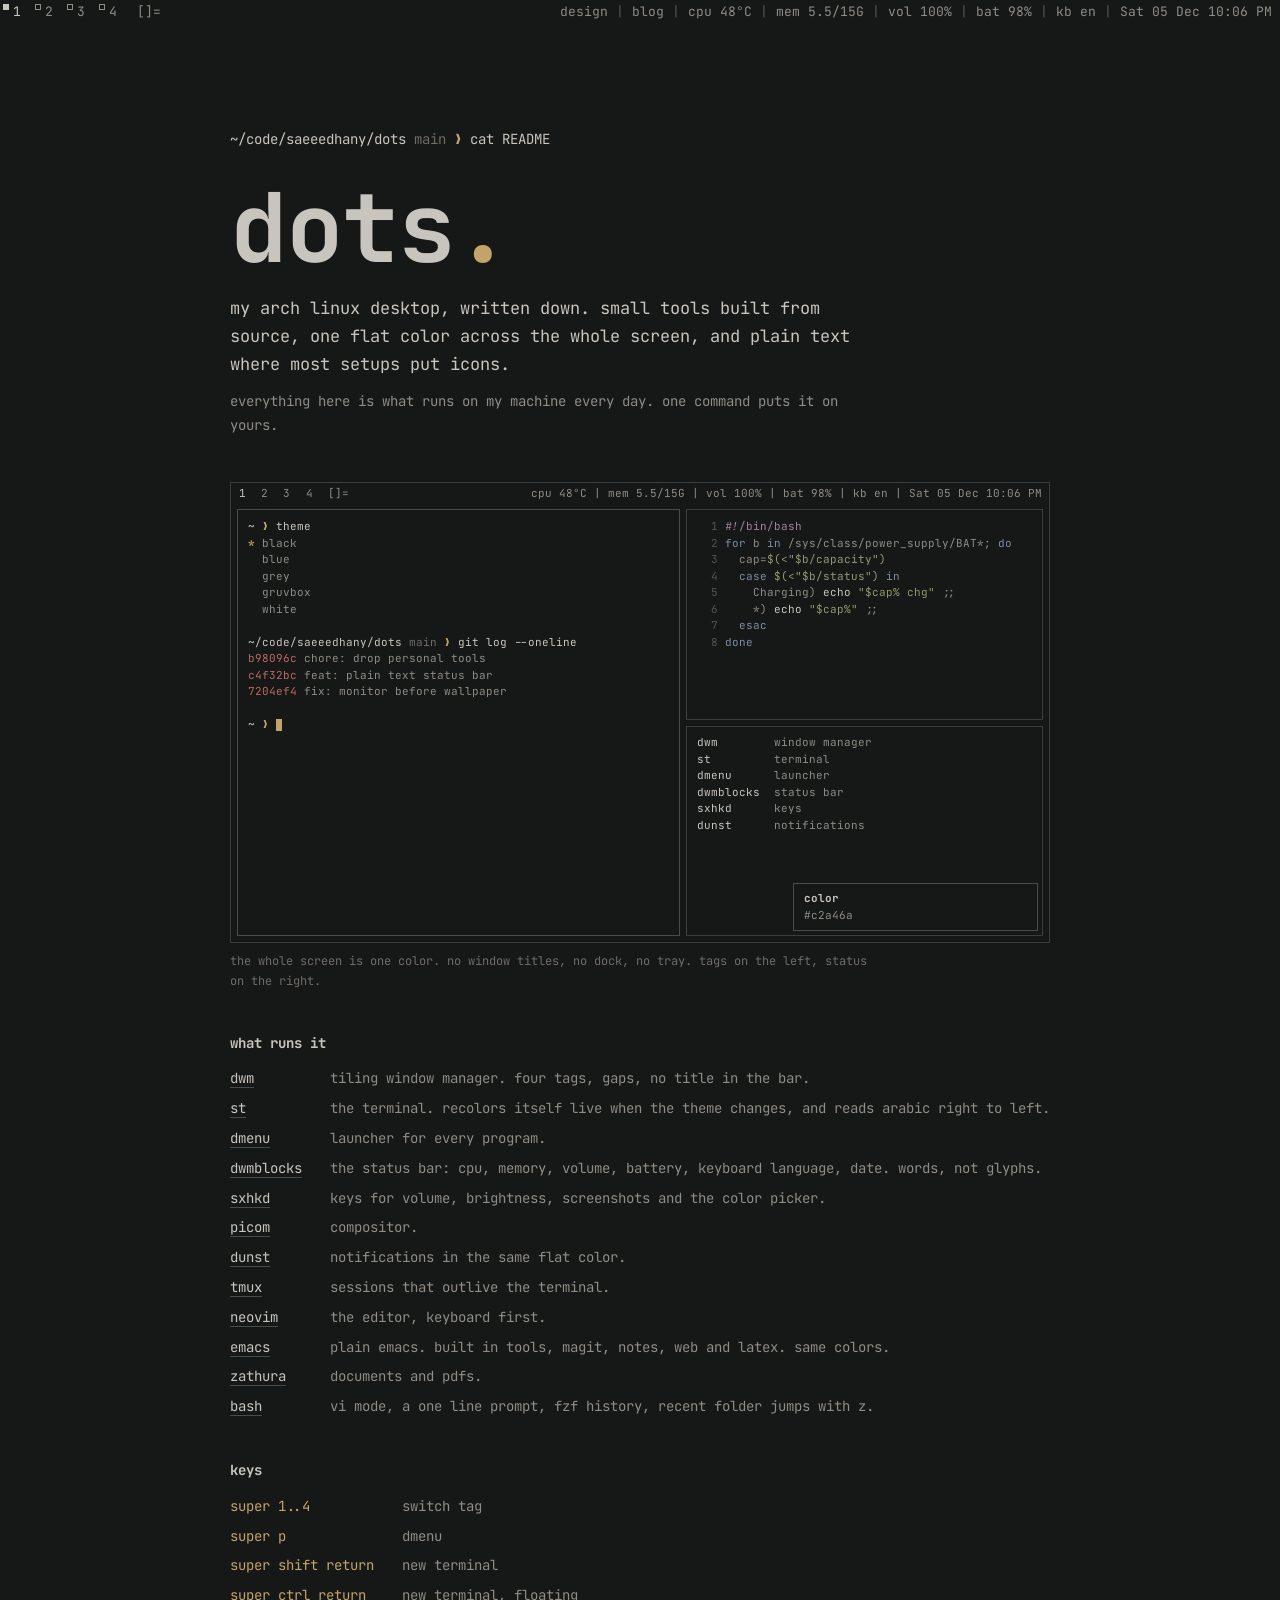
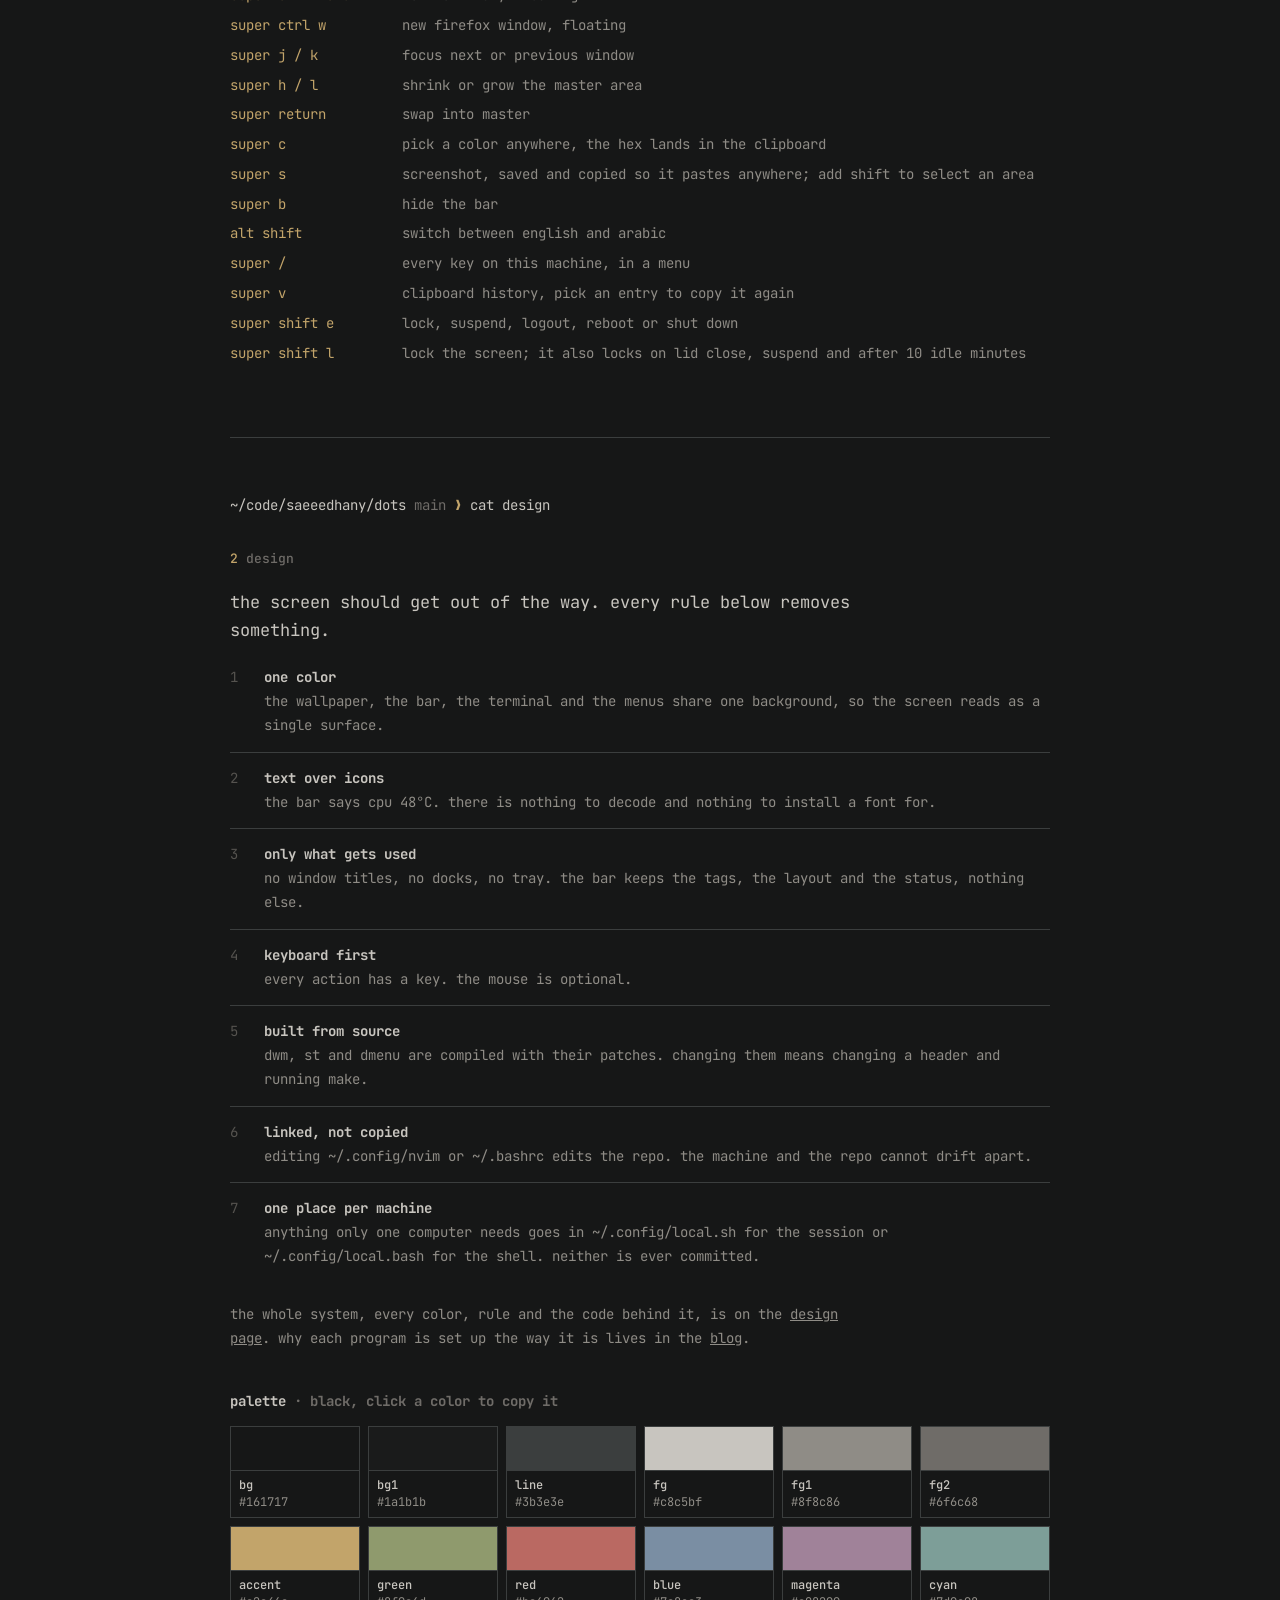
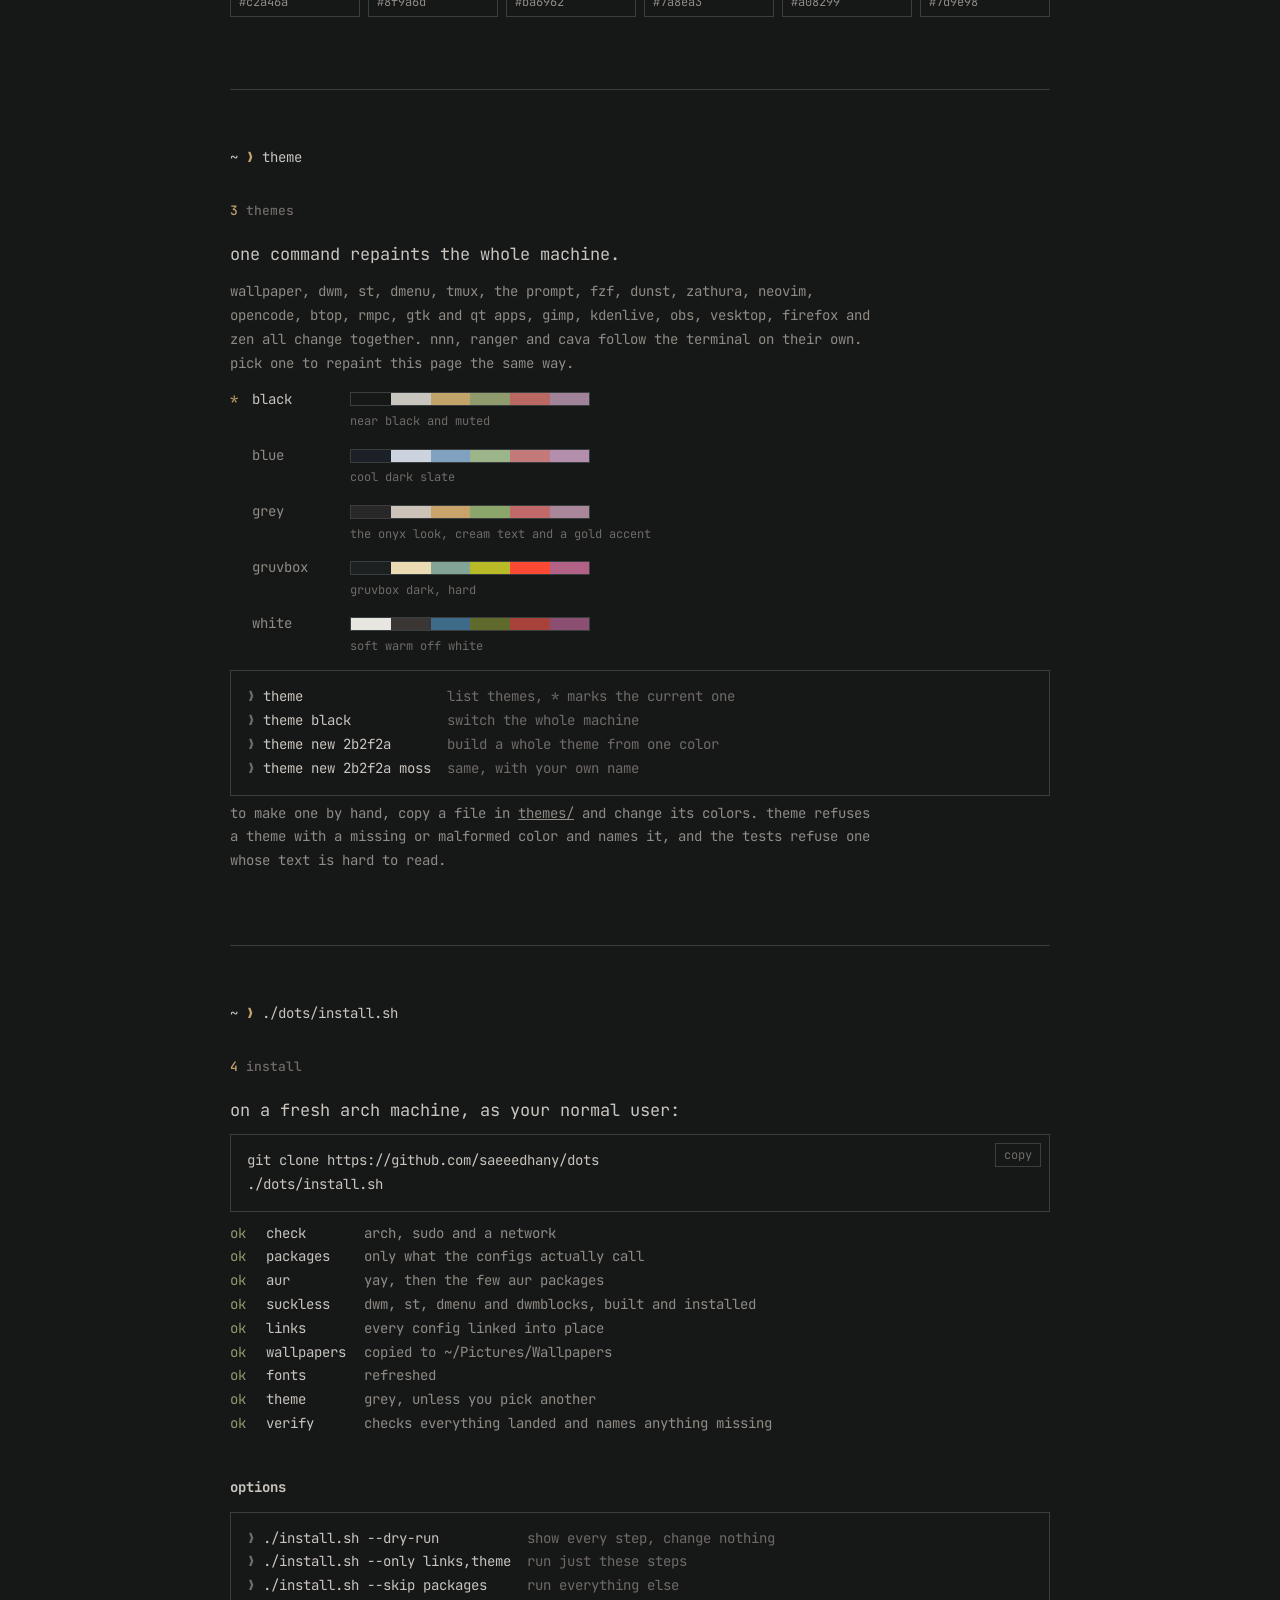
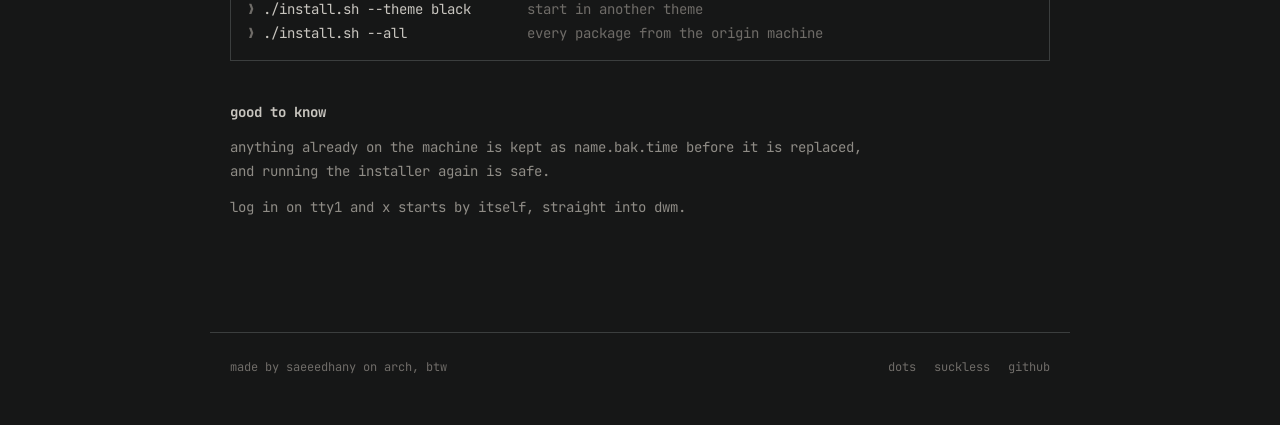
==== commit 8444e52e: "paths: dots lives in ~/code/saeeedhany now" ====
--- a/index.html
+++ b/index.html
@@ -29,7 +29,7 @@
 <main>
 
 <section id="dots">
-  <div class="prompt"><span class="p">~/gits/dots</span><span class="b"> main</span> <span class="a">❯</span> <span class="c">cat README</span></div>
+  <div class="prompt"><span class="p">~/code/saeeedhany/dots</span><span class="b"> main</span> <span class="a">❯</span> <span class="c">cat README</span></div>
 
   <h1>dots<span>.</span></h1>
   <p class="lead">my arch linux desktop, written down. small tools built from source, one flat color across the whole screen, and plain text where most setups put icons.</p>
@@ -41,7 +41,7 @@
       <div class="win master"><span class="f">~</span> <span class="u">❯</span> <span class="f">theme</span>
 <span class="screen-themes"></span>
 
-<span class="f">~/gits/dots</span><span class="d"> main</span> <span class="u">❯</span> <span class="f">git log --oneline</span>
+<span class="f">~/code/saeeedhany/dots</span><span class="d"> main</span> <span class="u">❯</span> <span class="f">git log --oneline</span>
 <span class="r">b98096c</span> chore: drop personal tools
 <span class="r">c4f32bc</span> feat: plain text status bar
 <span class="r">7204ef4</span> fix: monitor before wallpaper
@@ -104,7 +104,7 @@
 </section>
 
 <section id="design">
-  <div class="prompt"><span class="p">~/gits/dots</span><span class="b"> main</span> <span class="a">❯</span> <span class="c">cat design</span></div>
+  <div class="prompt"><span class="p">~/code/saeeedhany/dots</span><span class="b"> main</span> <span class="a">❯</span> <span class="c">cat design</span></div>
   <h2><b>2</b> design</h2>
   <p class="lead">the screen should get out of the way. every rule below removes something.</p>
 
--- a/site.css
+++ b/site.css
@@ -148,8 +148,8 @@
 .cursor { display: inline-block; width: .6em; height: 1.1em; background: var(--accent); vertical-align: text-bottom; animation: blink 1.1s steps(1) infinite; }
 @keyframes blink { 50% { opacity: 0; } }
 .notif {
-  position: absolute; top: 2.6em; right: 1em; width: 30%; padding: .6em .9em;
-  background: var(--bg); border: 1px solid var(--accent); color: var(--fg1);
+  position: absolute; bottom: 1em; right: 1em; width: 30%; padding: .6em .9em;
+  background: var(--bg); border: 1px solid var(--line2); color: var(--fg1);
 }
 .notif b { display: block; color: var(--fg); font-weight: 700; }
 .caption { font-size: 12px; color: var(--fg2); }
@@ -274,13 +274,27 @@
 .picker button:hover { color: var(--fg); }
 .picker button.cur { color: var(--accent); }
 
-.toast {
-  position: fixed; top: 34px; right: 14px; z-index: 20; min-width: 220px; max-width: 320px;
+.notes {
+  position: fixed; bottom: 14px; right: 14px; z-index: 20; width: 320px; max-width: calc(100vw - 28px);
+  display: flex; flex-direction: column; align-items: flex-end; gap: 8px; pointer-events: none;
+}
+.toast, .hint {
+  min-width: 220px; max-width: 100%; pointer-events: auto;
   background: var(--bg); border: 1px solid var(--accent); padding: 10px 14px; color: var(--fg1); font-size: 13px;
-  opacity: 0; transform: translateY(-6px); pointer-events: none; transition: opacity .2s, transform .2s;
-}
-.toast.on { opacity: 1; transform: none; }
-.toast b { display: block; color: var(--fg); }
+}
+.toast { display: none; }
+.toast.on, .hint.on { display: block; animation: pop .2s ease-out; }
+.toast b, .hint b { display: block; color: var(--fg); }
+.hint { display: none; position: relative; width: 100%; text-decoration: none; padding-right: 34px; }
+.hint .go { display: block; margin-top: 6px; color: var(--accent); }
+.hint:hover { background: var(--bg1); }
+.hint:hover .go { color: var(--accent_light1); }
+.hint .x {
+  position: absolute; top: 6px; right: 8px; padding: 0 4px; border: 0; background: none;
+  color: var(--fg2); font: inherit; cursor: pointer;
+}
+.hint .x:hover { color: var(--fg); }
+@keyframes pop { from { opacity: 0; transform: translateY(6px); } }
 
 @media (max-width: 720px) {
   body { font-size: 13px; }
@@ -303,5 +317,5 @@
 }
 @media (prefers-reduced-motion: reduce) {
   html { scroll-behavior: auto; }
-  .cursor { animation: none; }
-}
+  .cursor, .toast.on, .hint.on { animation: none; }
+}
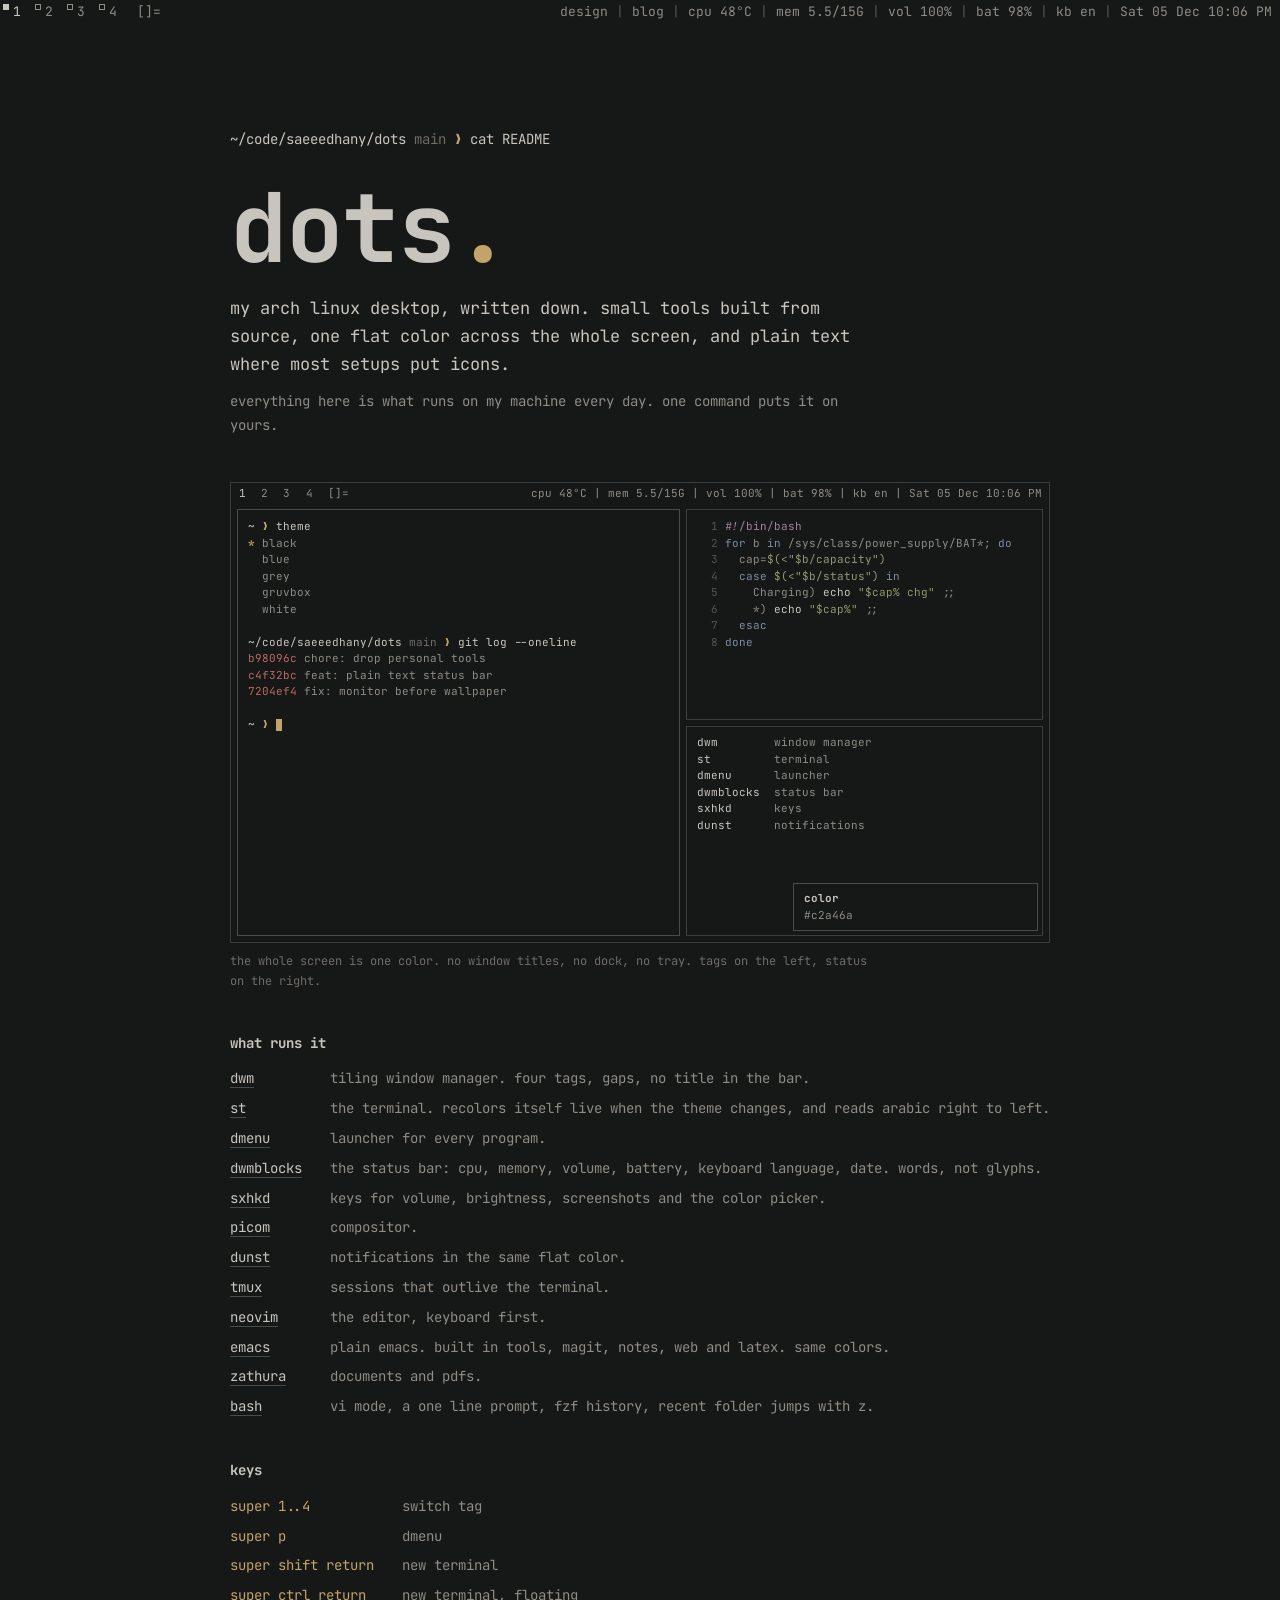
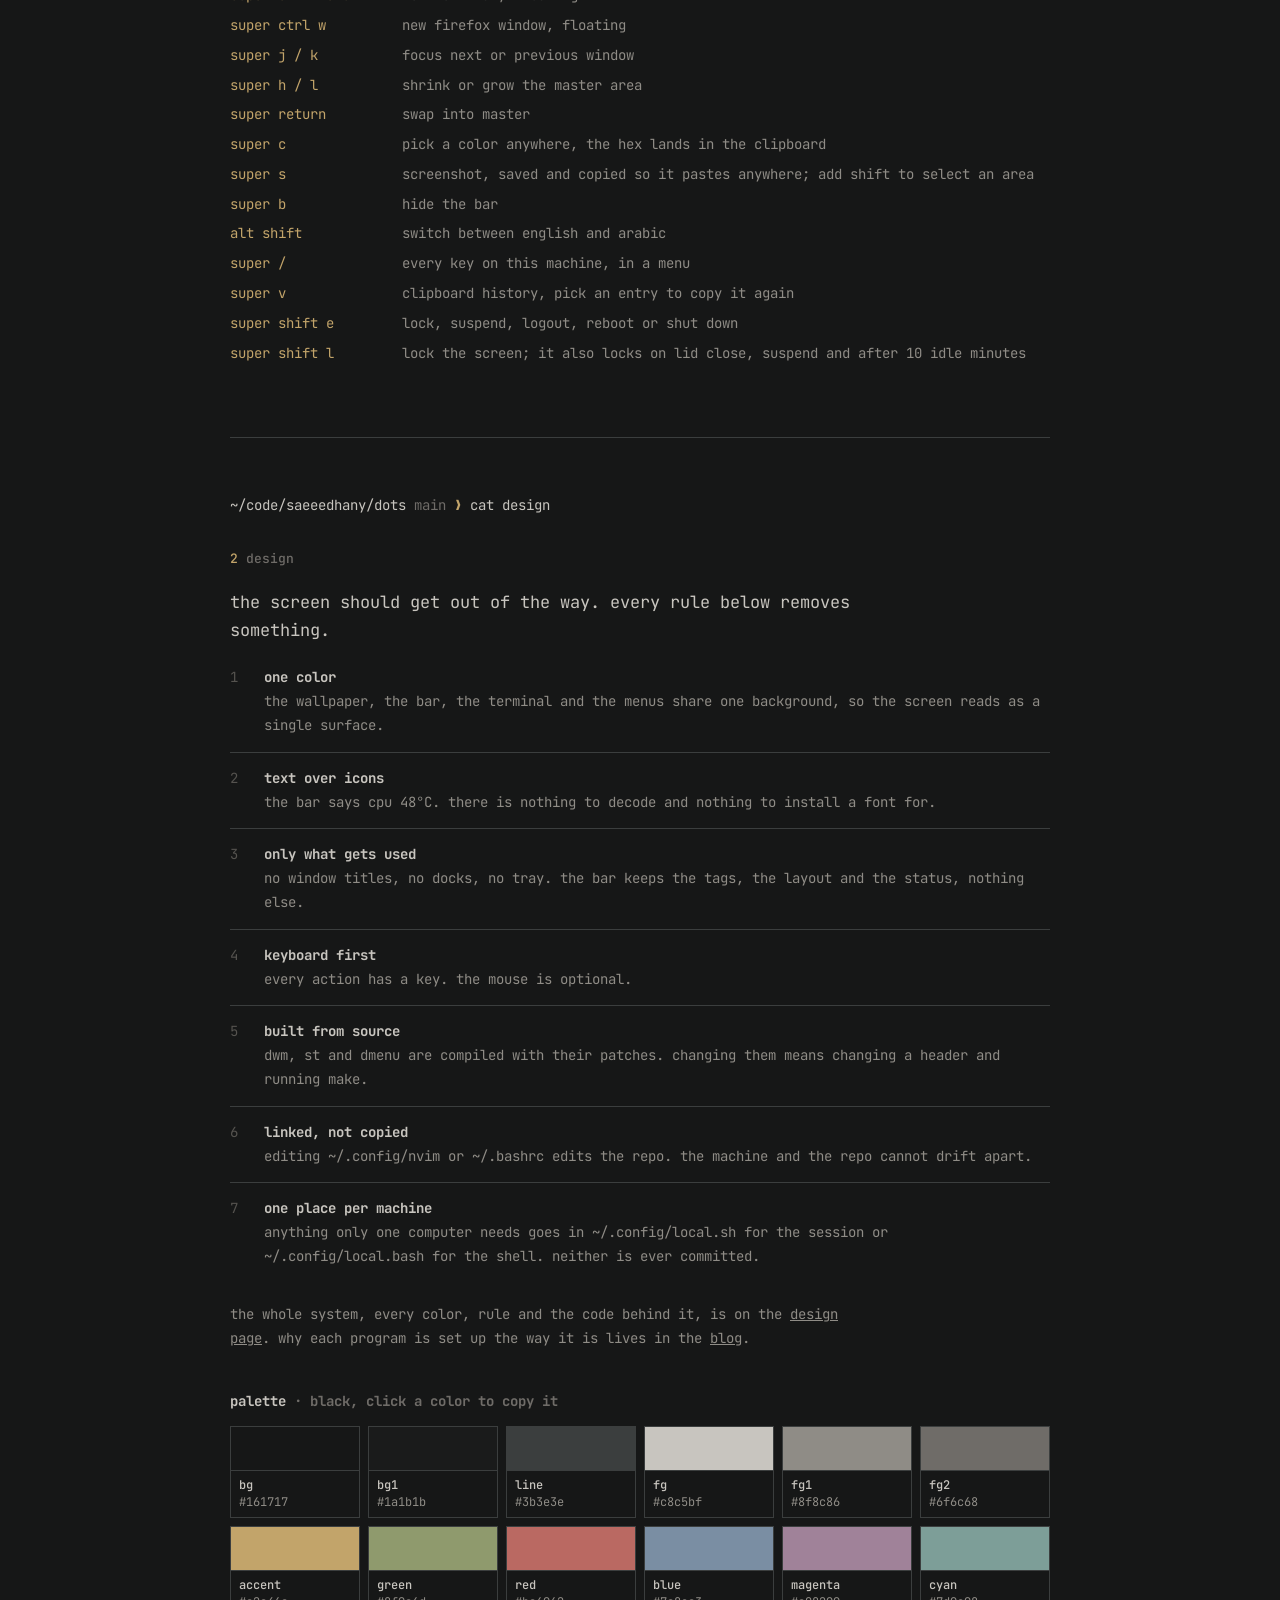
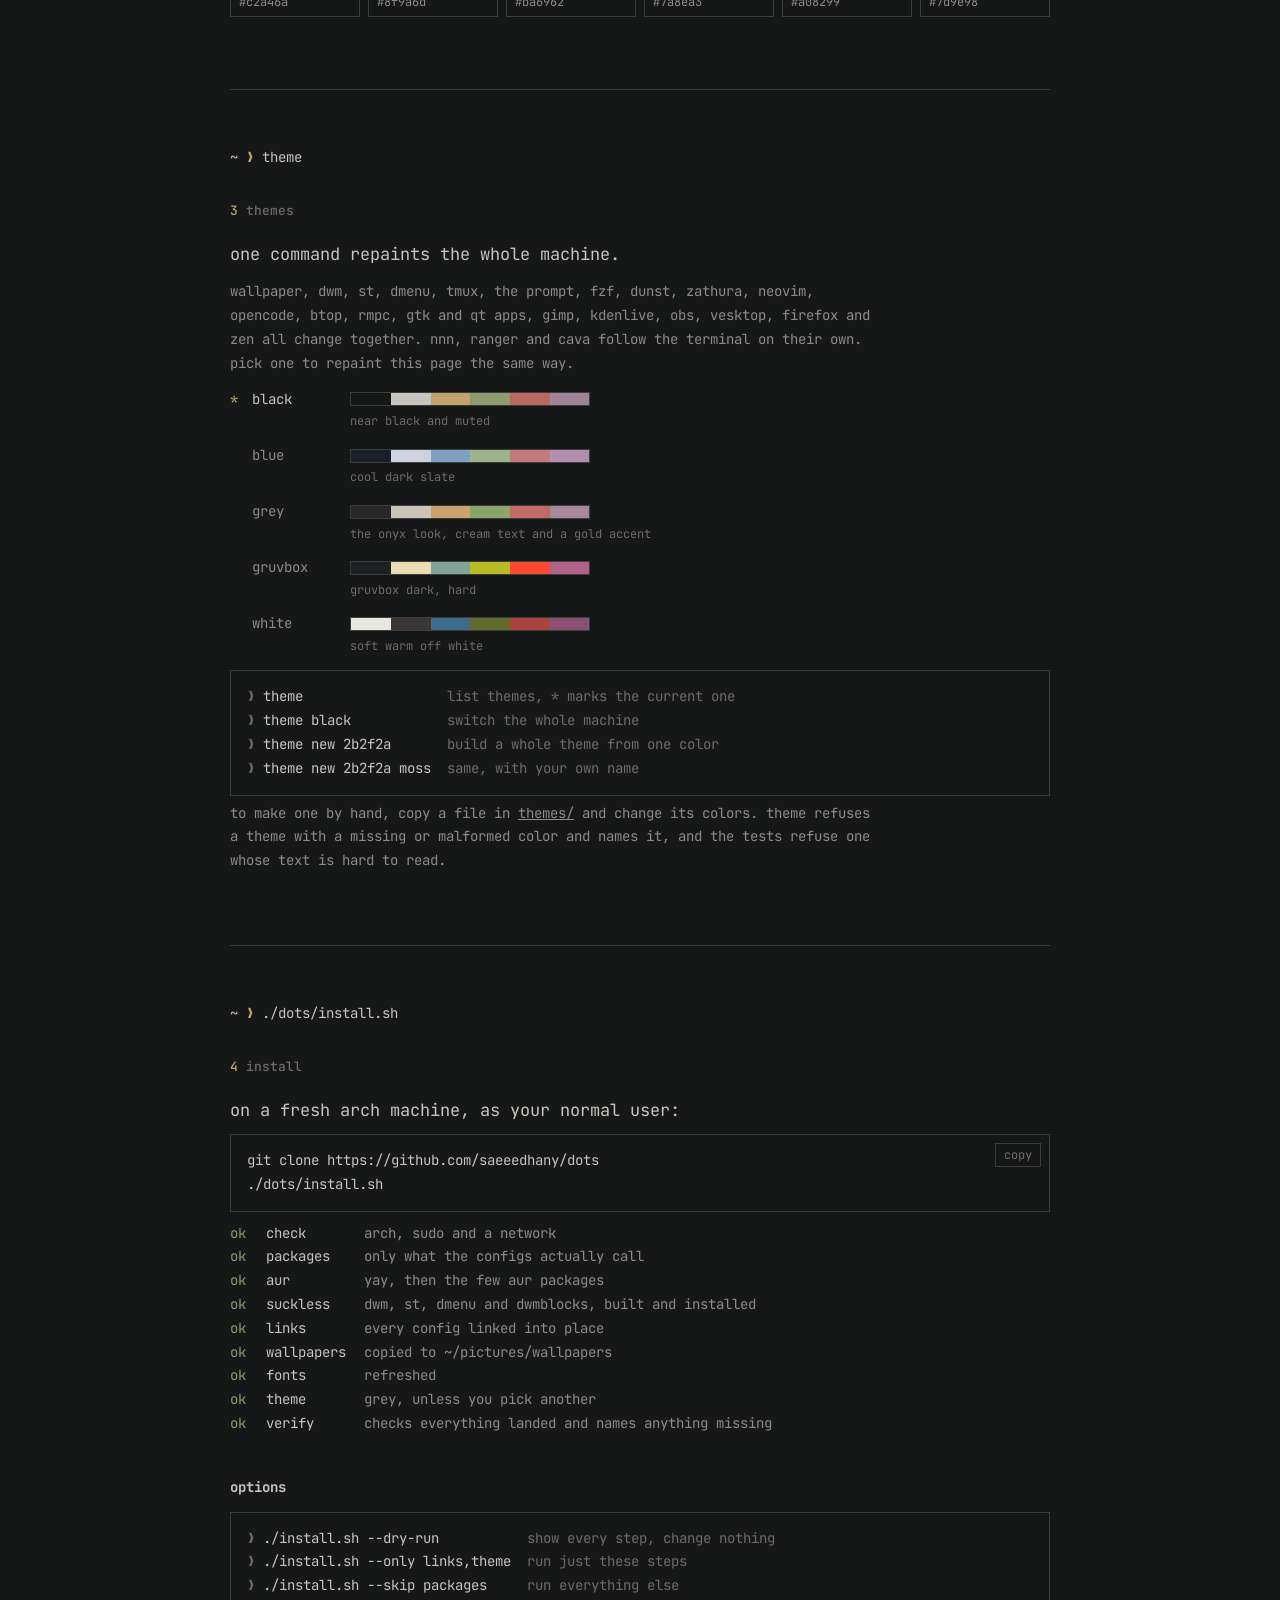
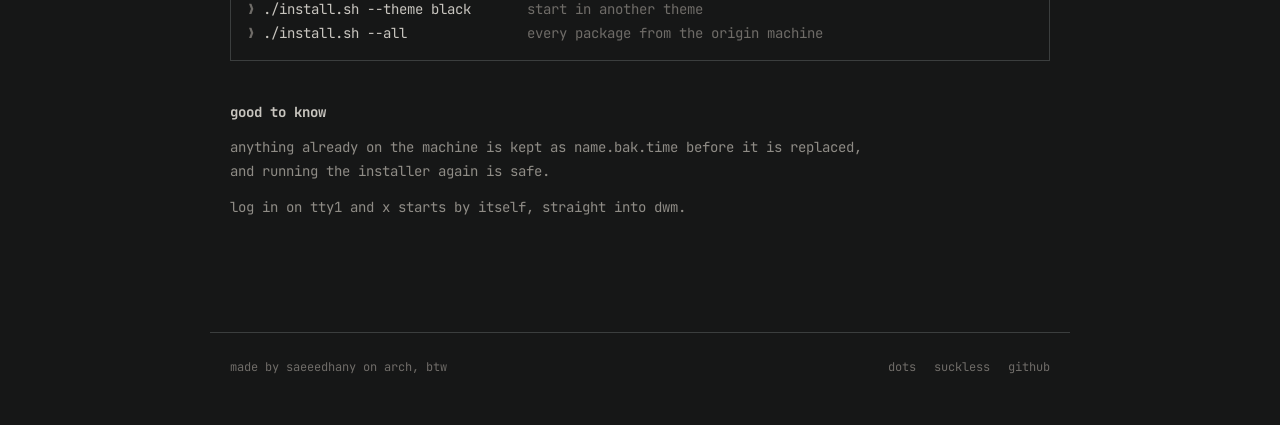
==== commit defa9c91: "folders: lowercase home folders, pictures holds screenshots and wallpapers" ====
--- a/index.html
+++ b/index.html
@@ -153,7 +153,7 @@
     <div><span class="ok">ok</span><span class="s">aur</span><span class="w">yay, then the few aur packages</span></div>
     <div><span class="ok">ok</span><span class="s">suckless</span><span class="w">dwm, st, dmenu and dwmblocks, built and installed</span></div>
     <div><span class="ok">ok</span><span class="s">links</span><span class="w">every config linked into place</span></div>
-    <div><span class="ok">ok</span><span class="s">wallpapers</span><span class="w">copied to ~/Pictures/Wallpapers</span></div>
+    <div><span class="ok">ok</span><span class="s">wallpapers</span><span class="w">copied to ~/pictures/wallpapers</span></div>
     <div><span class="ok">ok</span><span class="s">fonts</span><span class="w">refreshed</span></div>
     <div><span class="ok">ok</span><span class="s">theme</span><span class="w">grey, unless you pick another</span></div>
     <div><span class="ok">ok</span><span class="s">verify</span><span class="w">checks everything landed and names anything missing</span></div>
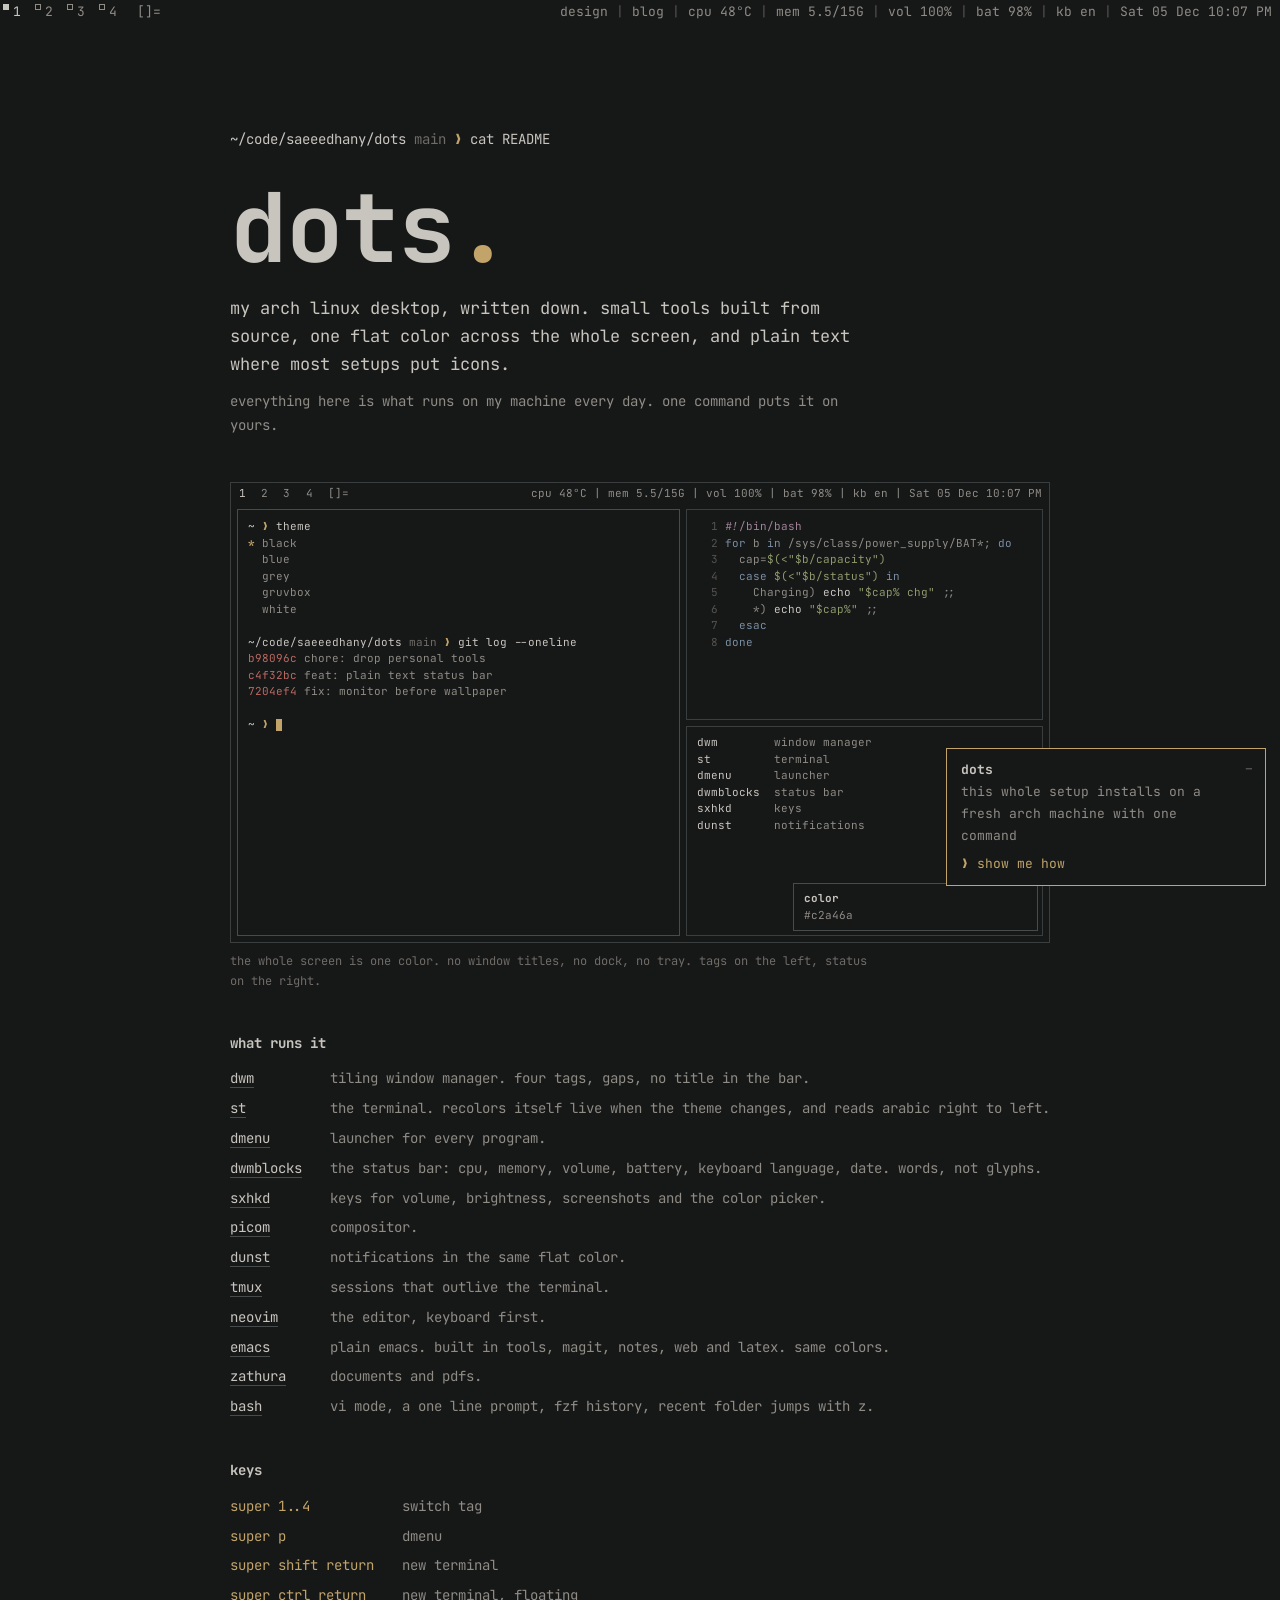
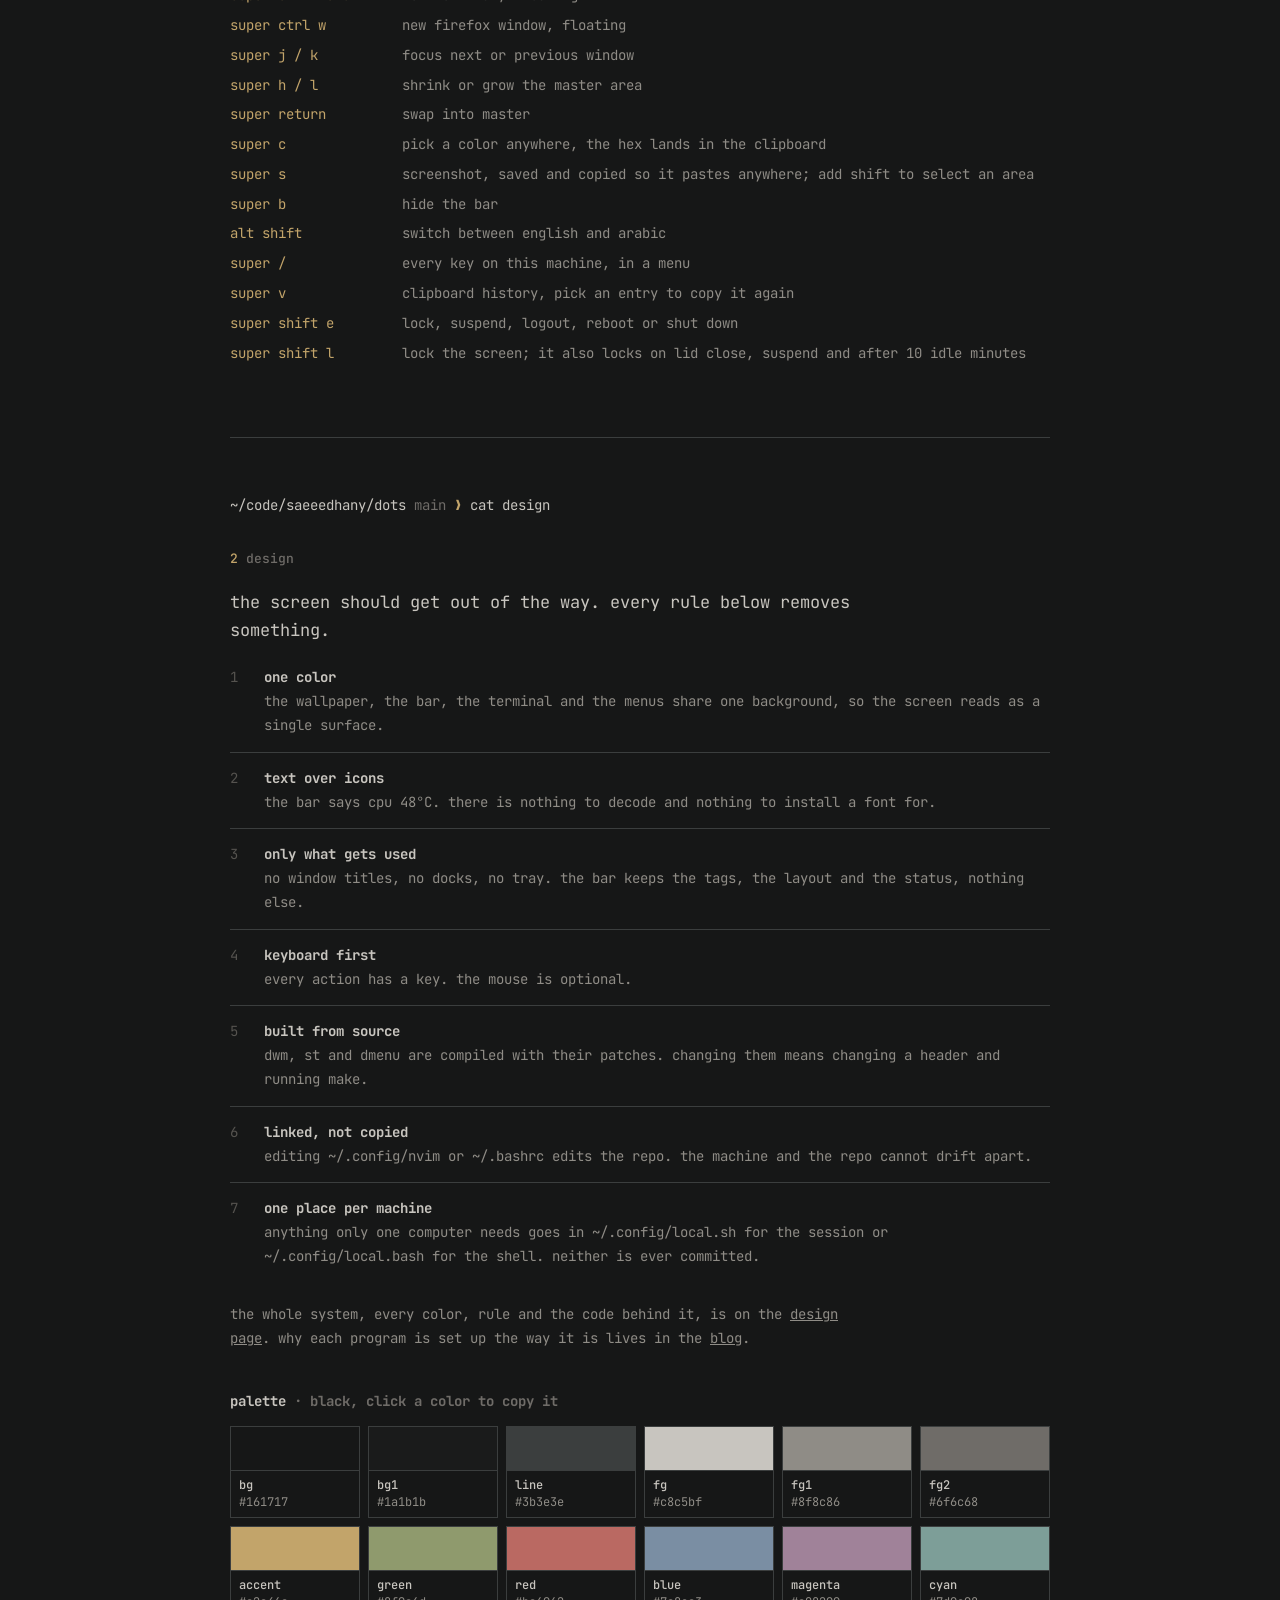
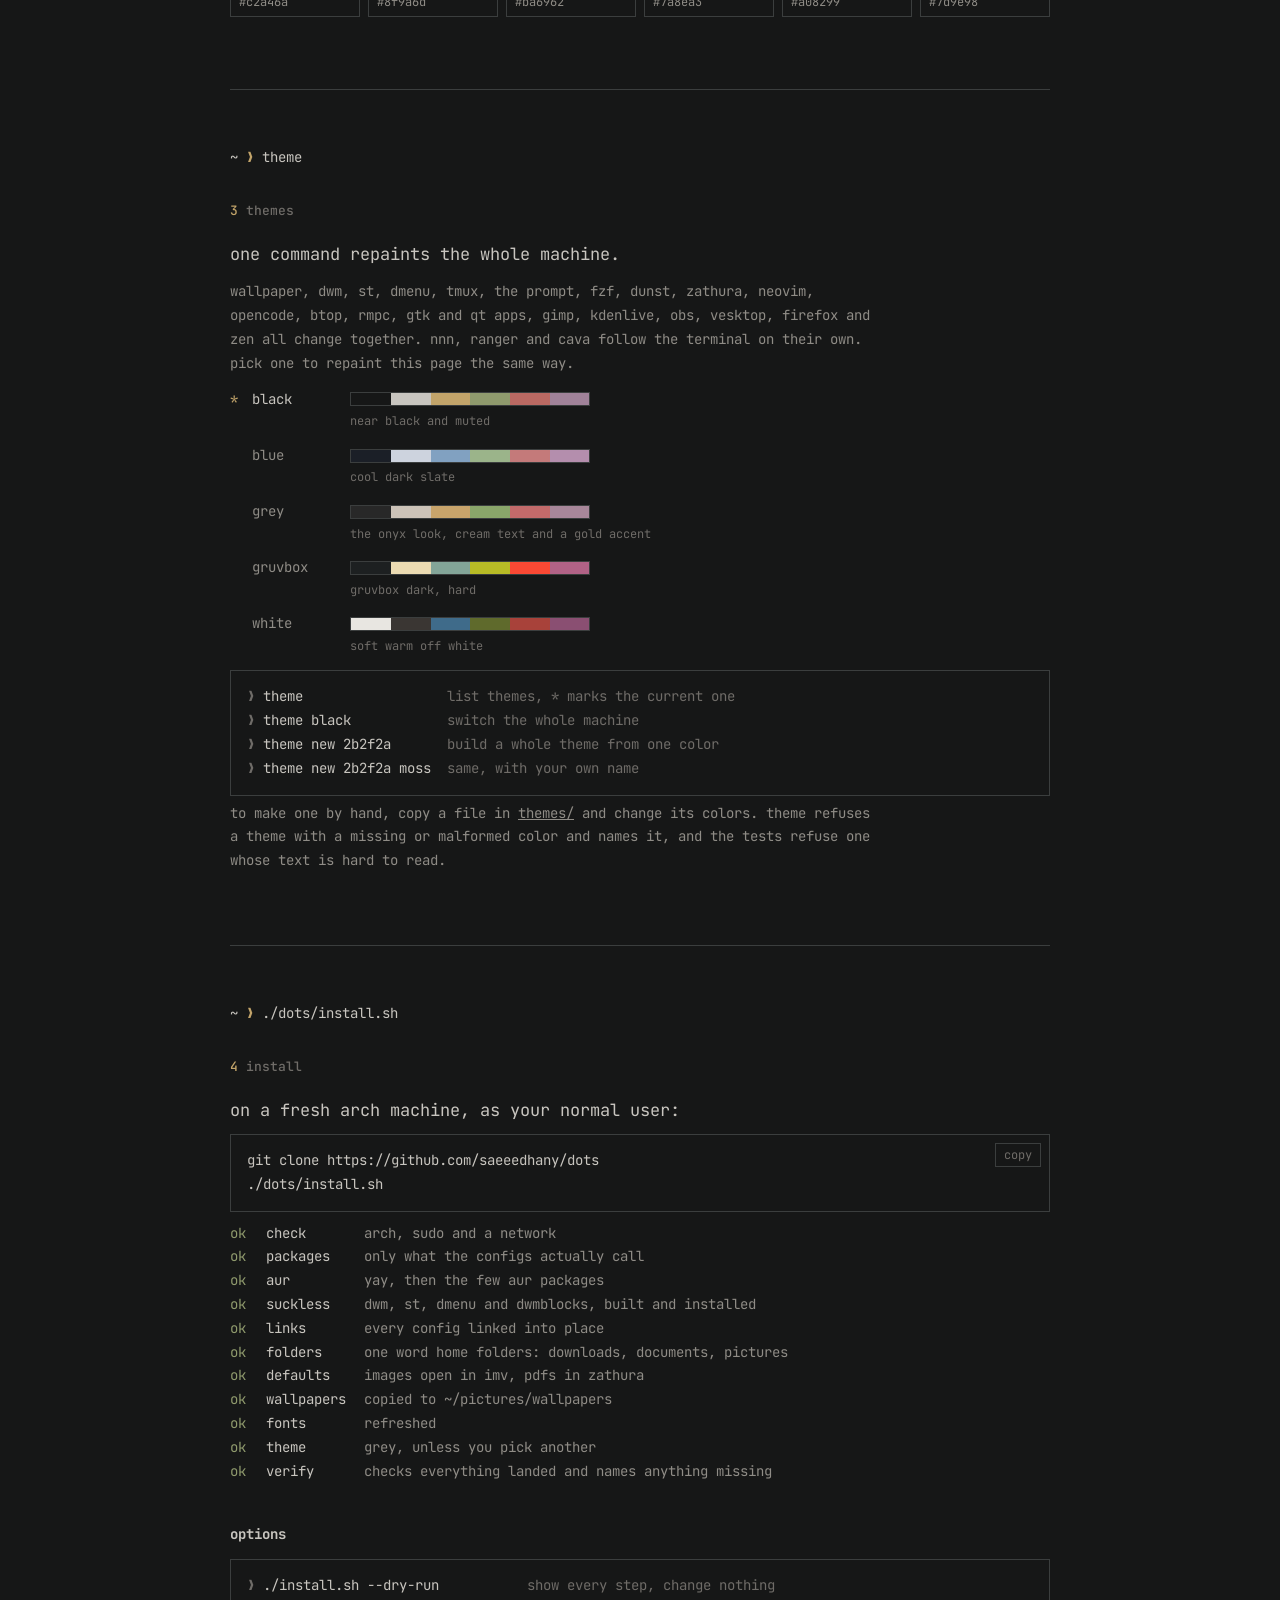
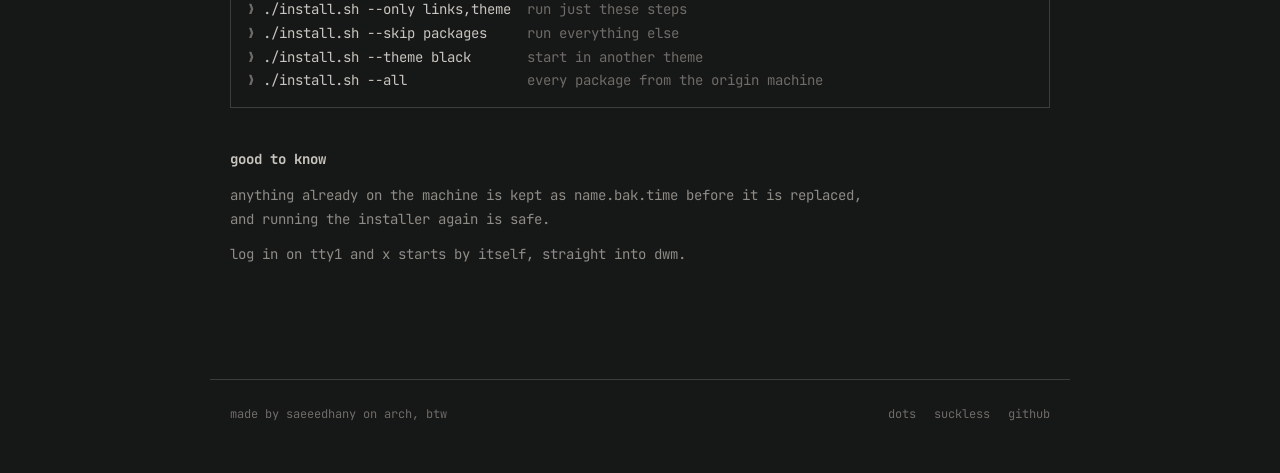
==== commit 1ed8ba3b: "site: the install notice shows every visit, minimizes to a chip, and turns into the command in the i" ====
--- a/index.html
+++ b/index.html
@@ -153,6 +153,8 @@
     <div><span class="ok">ok</span><span class="s">aur</span><span class="w">yay, then the few aur packages</span></div>
     <div><span class="ok">ok</span><span class="s">suckless</span><span class="w">dwm, st, dmenu and dwmblocks, built and installed</span></div>
     <div><span class="ok">ok</span><span class="s">links</span><span class="w">every config linked into place</span></div>
+    <div><span class="ok">ok</span><span class="s">folders</span><span class="w">one word home folders: downloads, documents, pictures</span></div>
+    <div><span class="ok">ok</span><span class="s">defaults</span><span class="w">images open in imv, pdfs in zathura</span></div>
     <div><span class="ok">ok</span><span class="s">wallpapers</span><span class="w">copied to ~/pictures/wallpapers</span></div>
     <div><span class="ok">ok</span><span class="s">fonts</span><span class="w">refreshed</span></div>
     <div><span class="ok">ok</span><span class="s">theme</span><span class="w">grey, unless you pick another</span></div>
--- a/site.css
+++ b/site.css
@@ -189,7 +189,7 @@
 
 .block {
   position: relative; border: 1px solid var(--line); padding: 14px 16px; margin: 10px 0 6px;
-  white-space: pre; overflow-x: auto; color: var(--fg); font-variant-ligatures: none;
+  white-space: pre; overflow-x: auto; color: var(--fg); font-variant-ligatures: none; transition: border-color .4s;
 }
 .block .dim { color: var(--fg2); }
 .copy {
@@ -289,11 +289,18 @@
 .hint .go { display: block; margin-top: 6px; color: var(--accent); }
 .hint:hover { background: var(--bg1); }
 .hint:hover .go { color: var(--accent_light1); }
-.hint .x {
-  position: absolute; top: 6px; right: 8px; padding: 0 4px; border: 0; background: none;
+.hint .m {
+  position: absolute; top: 4px; right: 8px; padding: 0 4px; border: 0; background: none;
   color: var(--fg2); font: inherit; cursor: pointer;
 }
-.hint .x:hover { color: var(--fg); }
+.hint .m:hover { color: var(--fg); }
+.hint .term { display: block; margin-top: 4px; color: var(--fg); overflow-wrap: anywhere; }
+.hint .term .p { color: var(--accent); }
+.hint .term .cursor { width: .5em; height: 1em; margin-left: 1px; }
+.hint.min { width: auto; min-width: 0; padding: 6px 12px; }
+.hint.min .go { margin-top: 0; }
+.hint.min .t, .hint.min .body { display: none; }
+.block.lit { border-color: var(--accent); }
 @keyframes pop { from { opacity: 0; transform: translateY(6px); } }
 
 @media (max-width: 720px) {
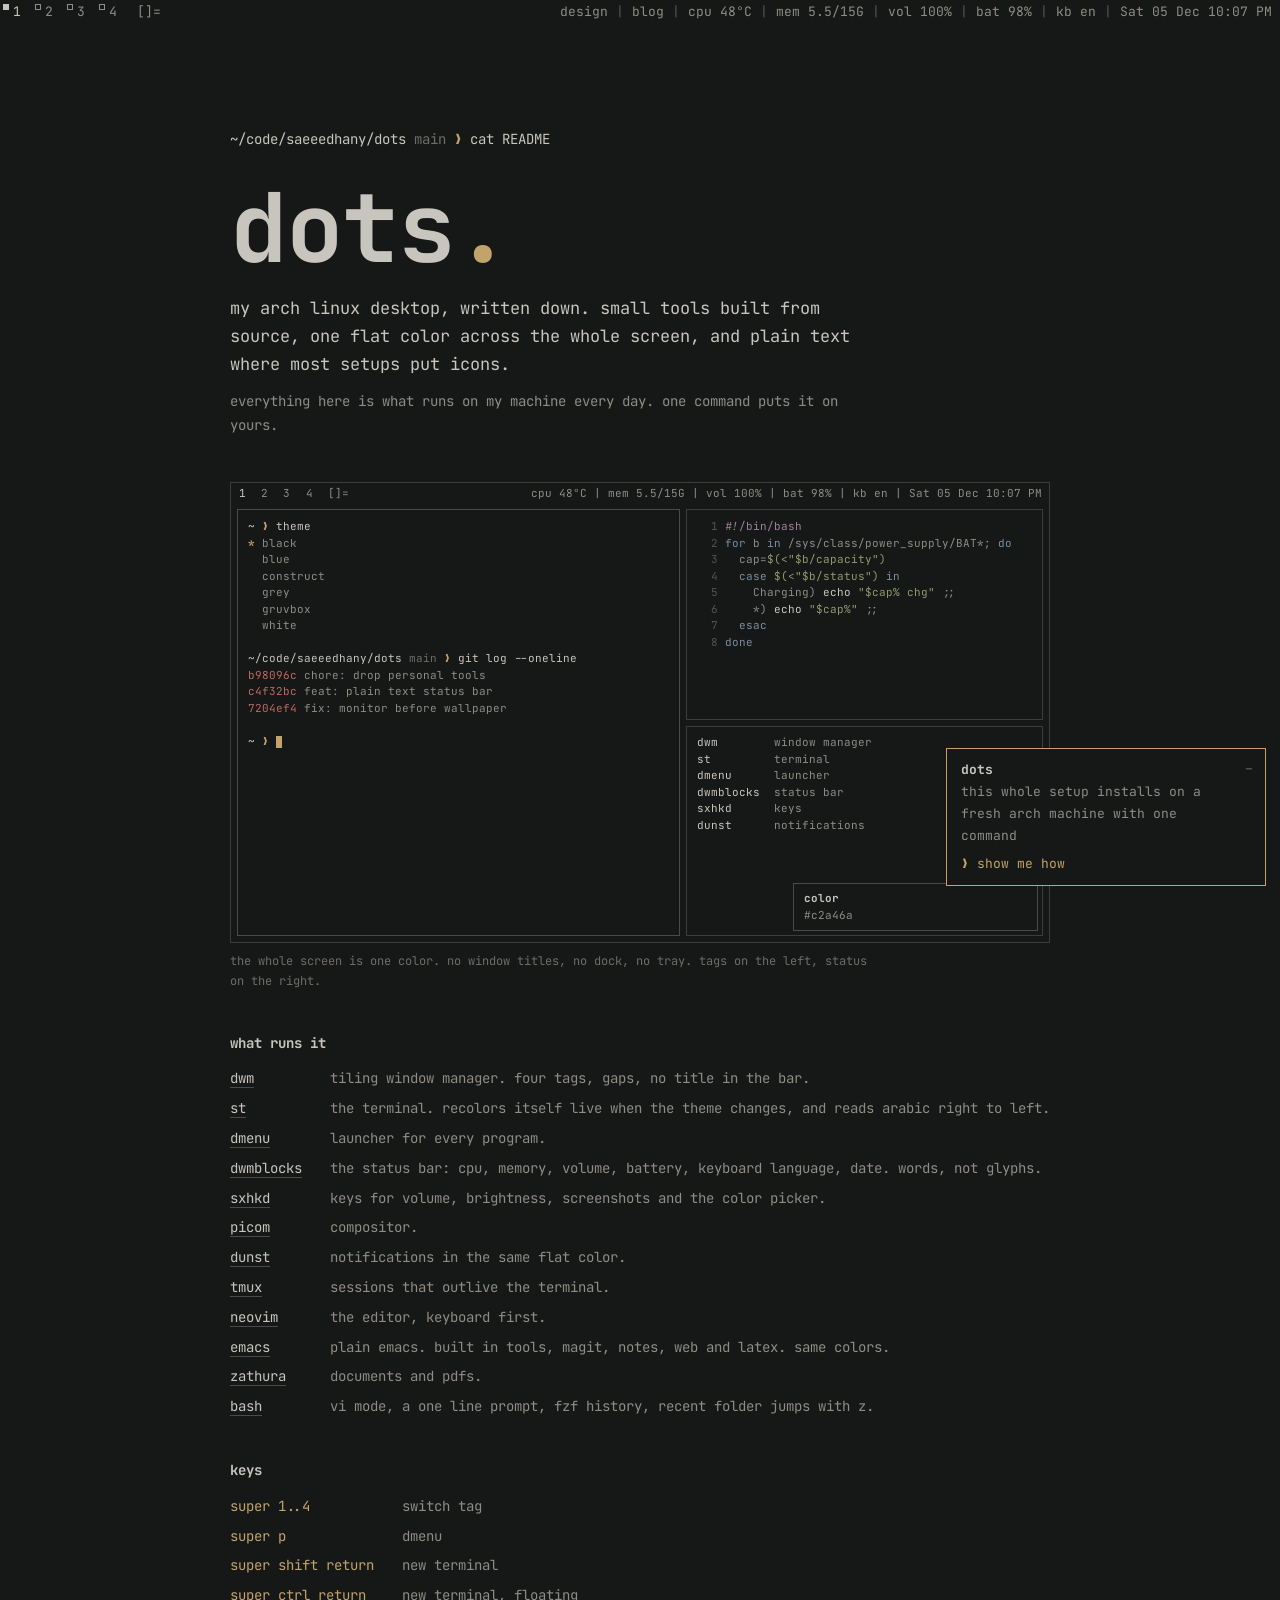
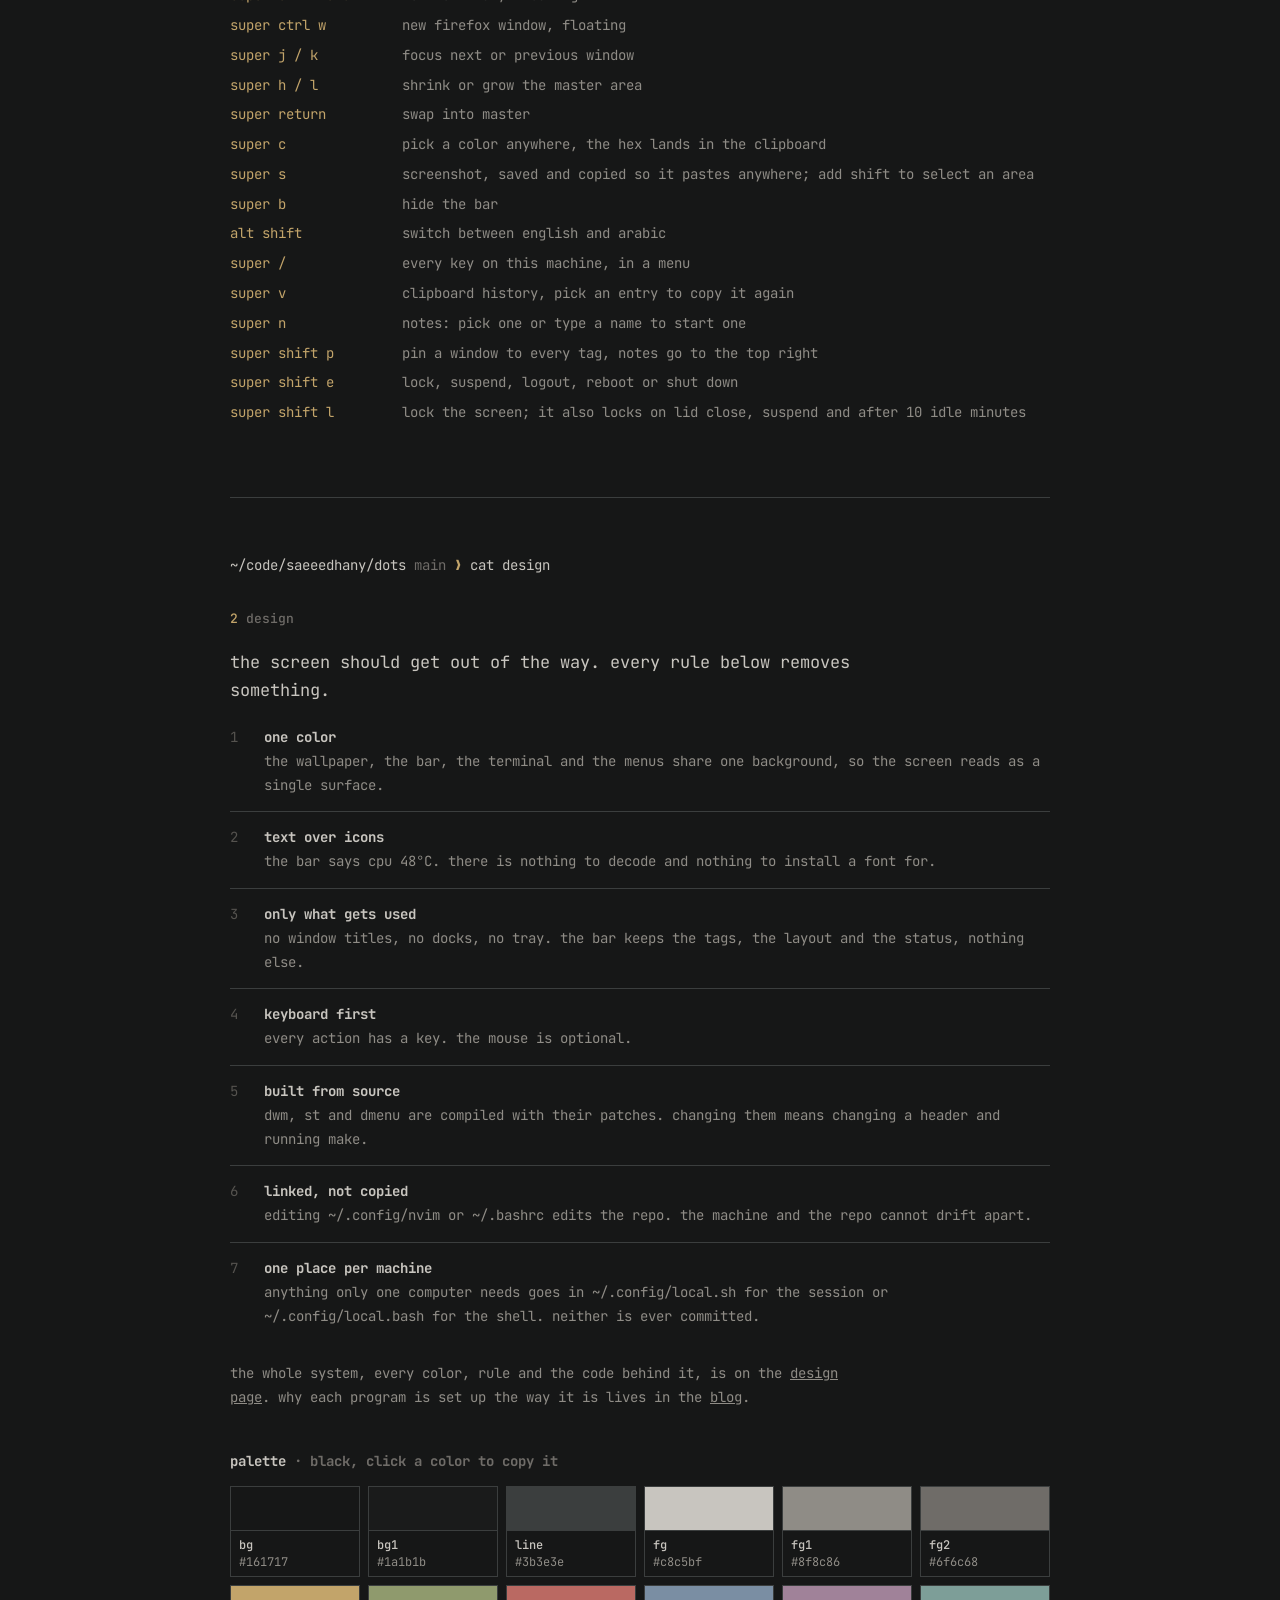
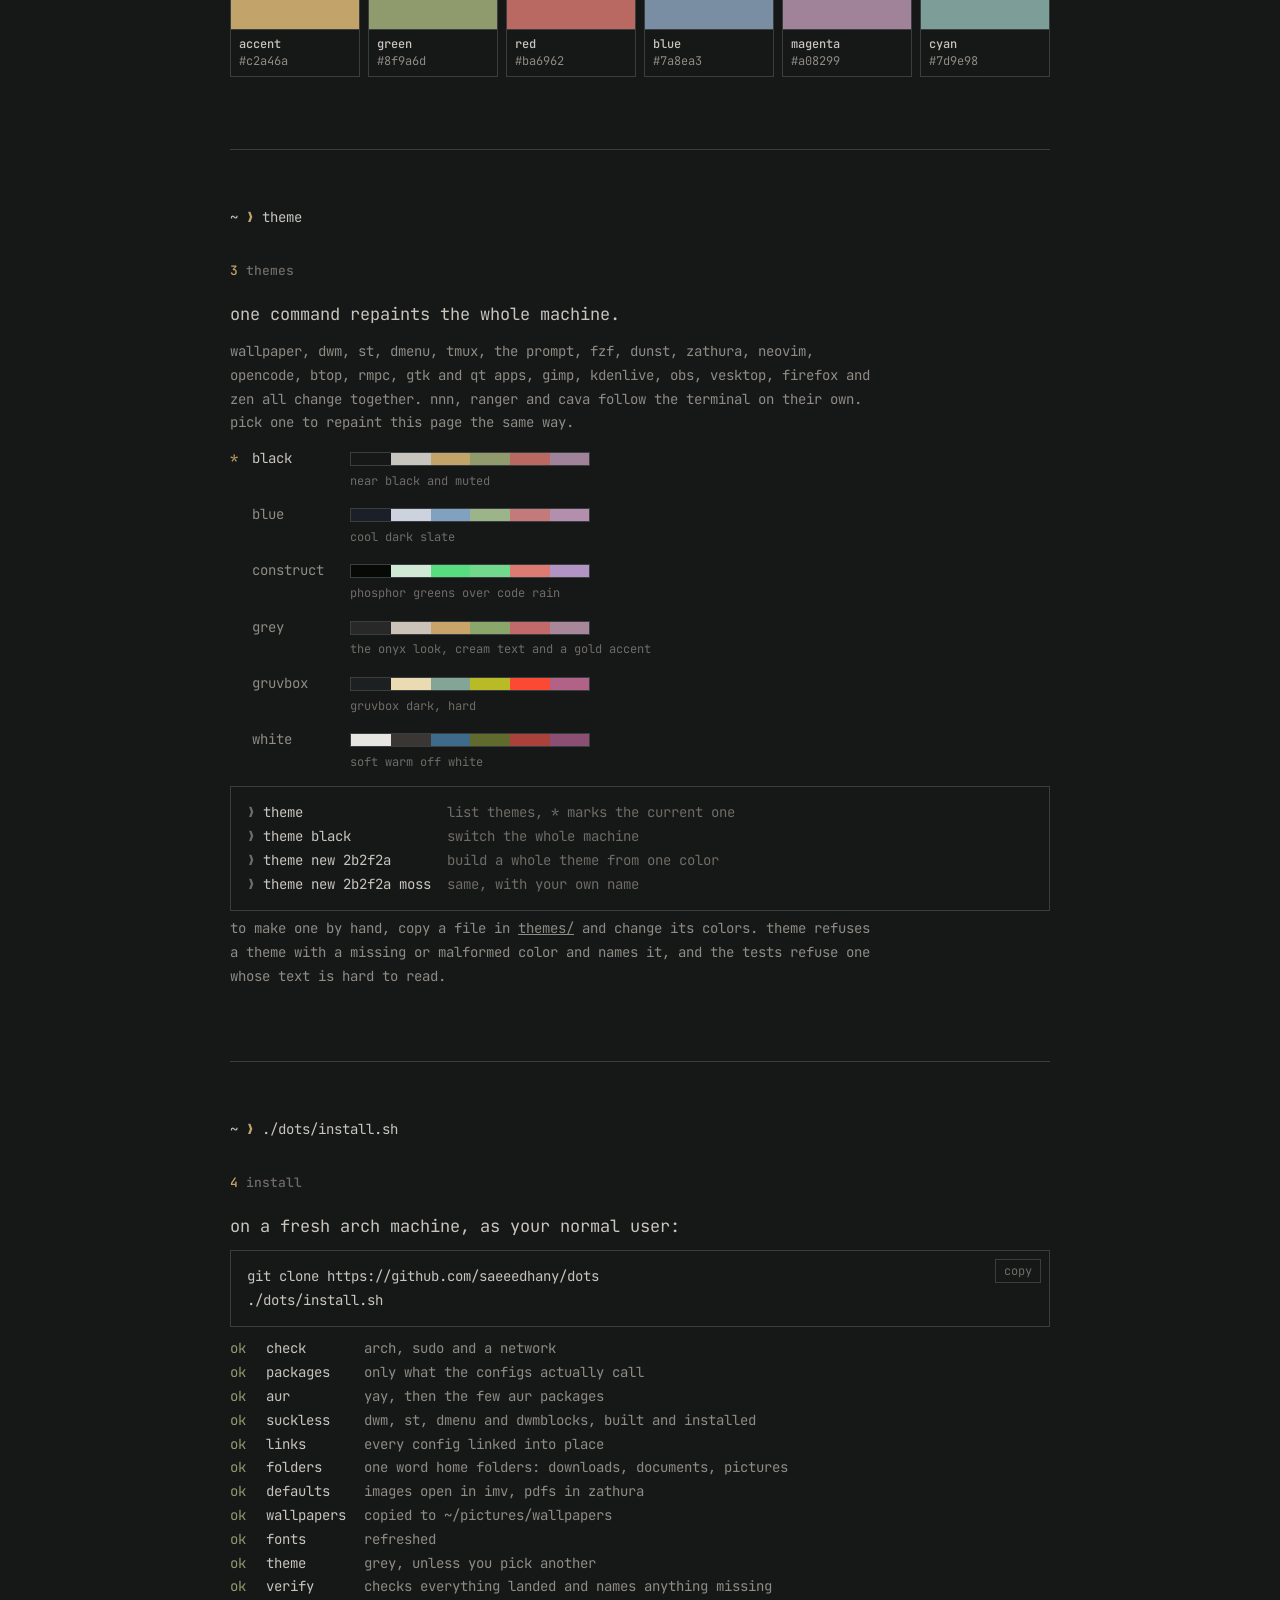
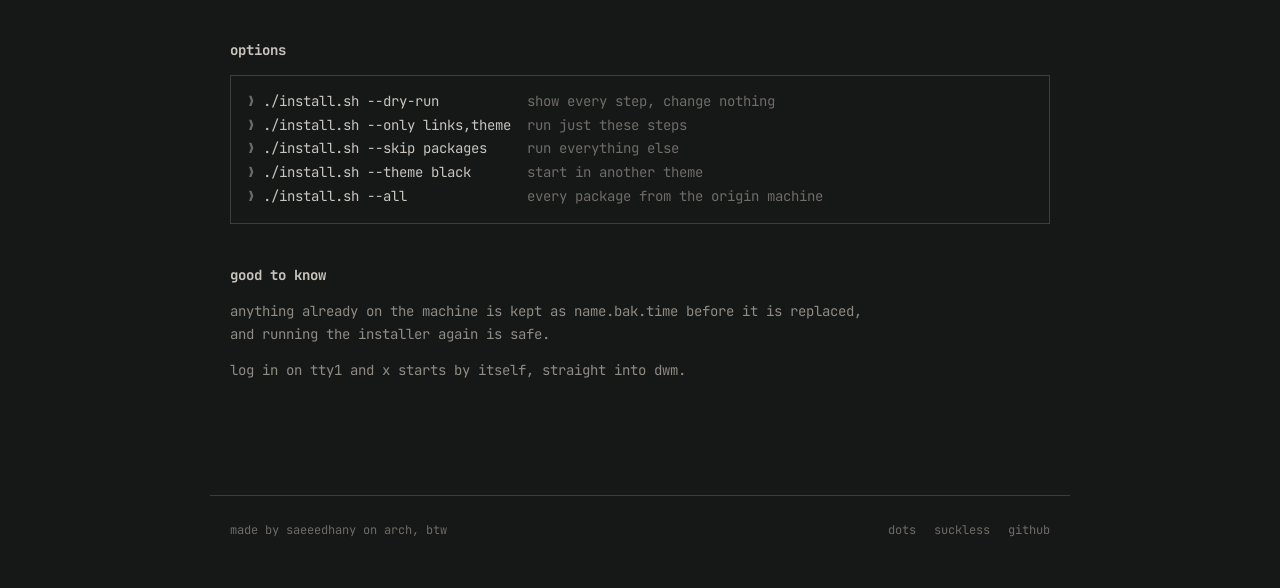
==== commit b5828683: "keys: super n opens notes and super shift p pins, the unused nnn key is gone" ====
--- a/index.html
+++ b/index.html
@@ -98,6 +98,8 @@
     <dt>alt shift</dt><dd>switch between english and arabic</dd>
     <dt>super /</dt><dd>every key on this machine, in a menu</dd>
     <dt>super v</dt><dd>clipboard history, pick an entry to copy it again</dd>
+    <dt>super n</dt><dd>notes: pick one or type a name to start one</dd>
+    <dt>super shift p</dt><dd>pin a window to every tag, notes go to the top right</dd>
     <dt>super shift e</dt><dd>lock, suspend, logout, reboot or shut down</dd>
     <dt>super shift l</dt><dd>lock the screen; it also locks on lid close, suspend and after 10 idle minutes</dd>
   </dl>
--- a/site.css
+++ b/site.css
@@ -23,6 +23,20 @@
   --color5: #b48ead; --color6: #88c0c8; --color7: #cdd3de; --color8: #6e7787;
   --color9: #d19696; --color10: #b0c4a3; --color11: #e0ca9b; --color12: #9cb5ce;
   --color13: #c4a7bf; --color14: #a4cfd5; --color15: #e3e6ec;
+  --magenta: var(--color5); --cyan: var(--color6);
+}
+
+[data-theme="construct"] {
+  --bg: #050a07; --bg1: #070d09; --bg2: #0a120c; --bg3: #0d1810;
+  --line: #173622; --line2: #1f4a2e; --fg: #cfe9d6; --fg1: #9cc5a9;
+  --fg2: #6f9a7c; --fg3: #4b6b56; --accent: #57dd7f; --accent_light1: #74e894;
+  --accent_light2: #91f2ab; --accent_dark1: #47bd68; --accent_dark2: #389b54; --accent_dark3: #2b7641;
+  --accent_dark4: #20572f; --green: #72d98c; --green_light: #90e8a6; --red: #dd7a72;
+  --red_dark: #a95852; --blue: #78aab8; --cursor: #65e88c; --color0: #0d1810;
+  --color1: #dd7a72; --color2: #72d98c; --color3: #c9c47c; --color4: #78aab8;
+  --color5: #b193c4; --color6: #63c9b2; --color7: #cfe9d6; --color8: #6f9a7c;
+  --color9: #ee9289; --color10: #90e8a6; --color11: #ddd88f; --color12: #8fc0cc;
+  --color13: #c7a8d8; --color14: #7cdcc5; --color15: #e9fbee;
   --magenta: var(--color5); --cyan: var(--color6);
 }
 
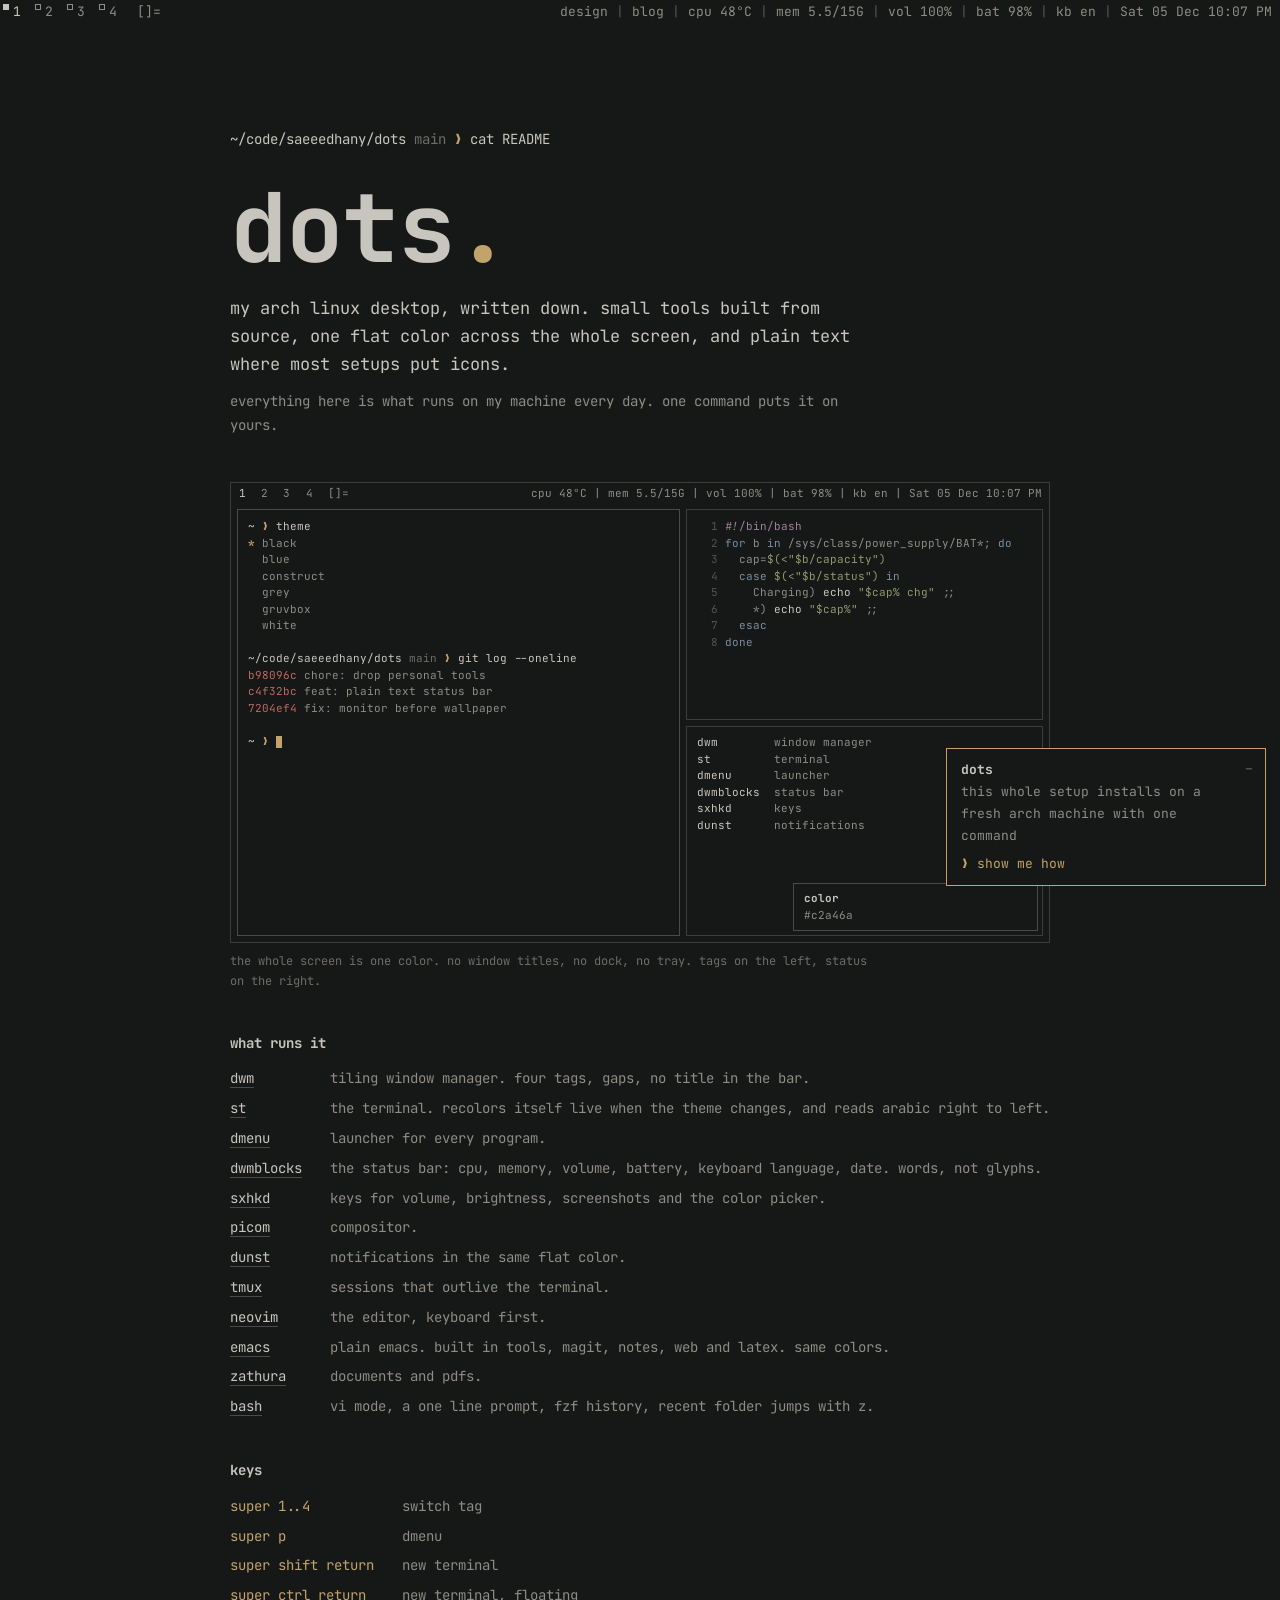
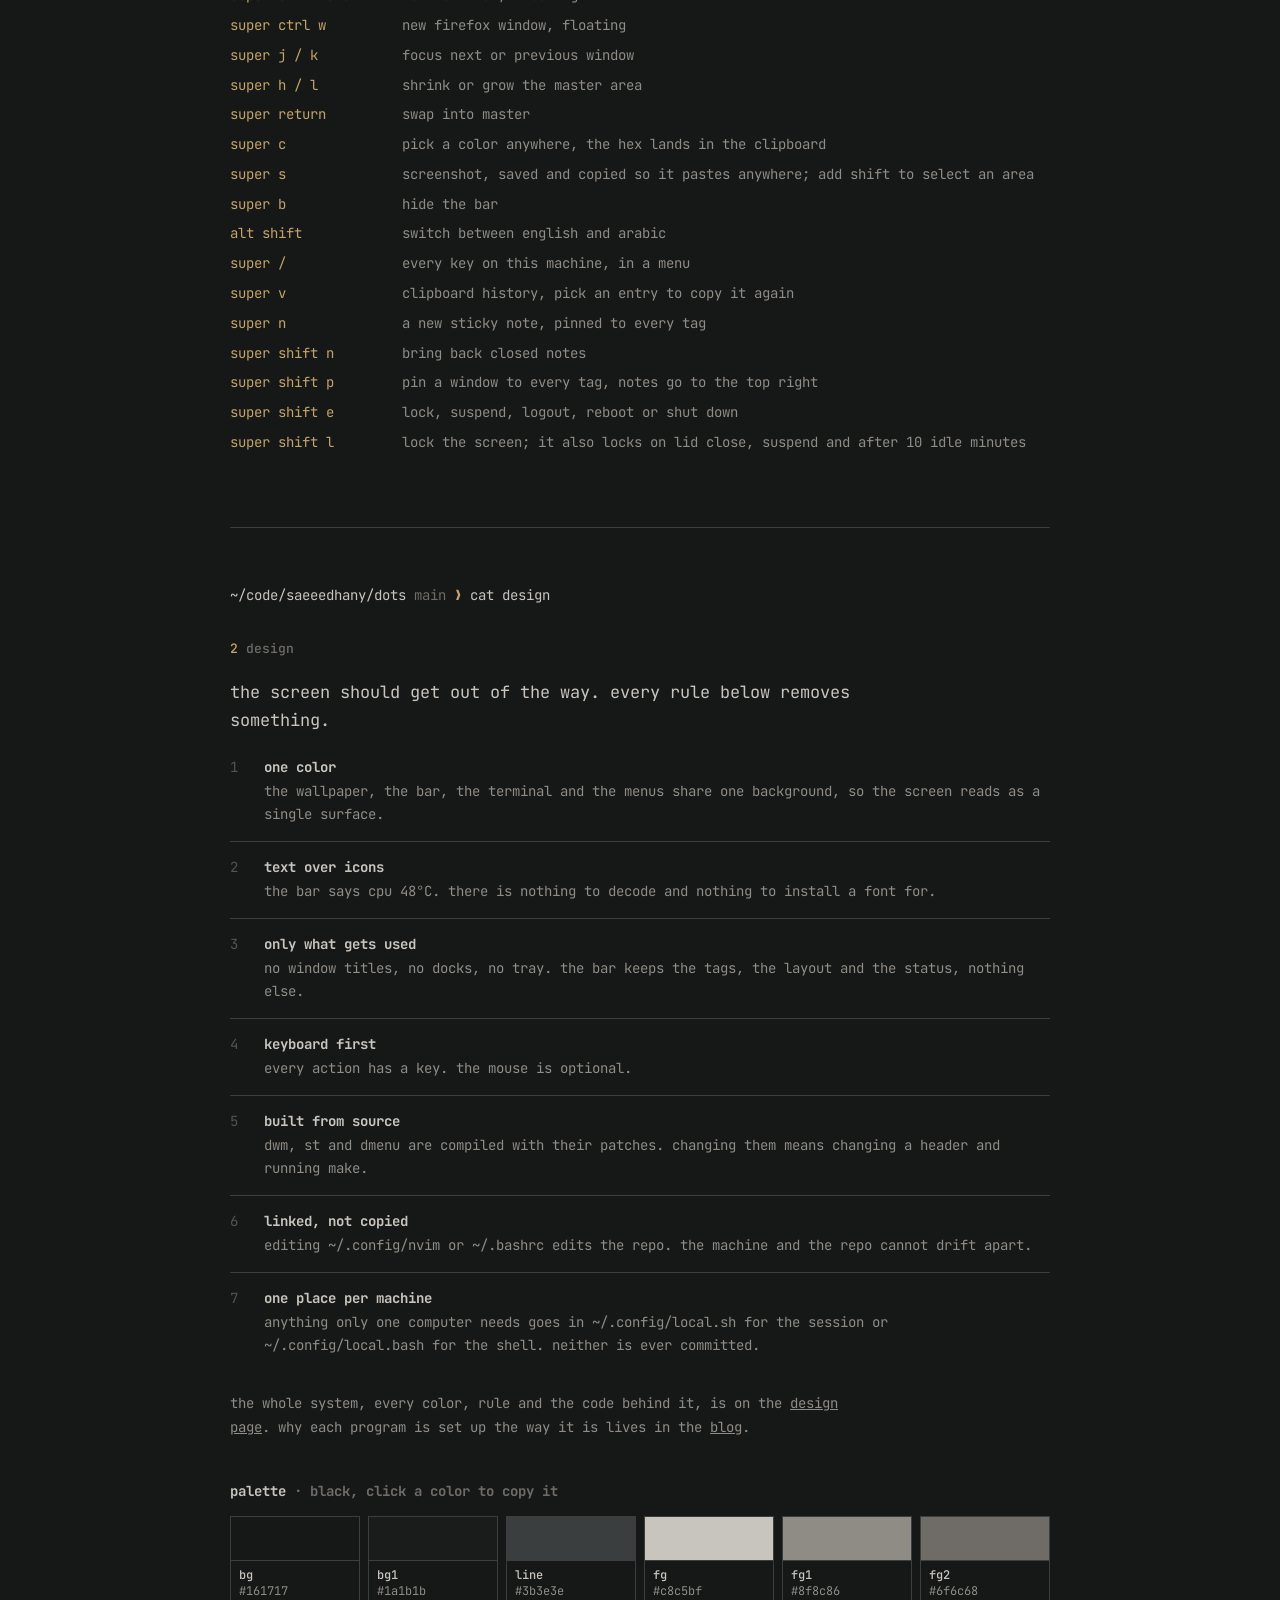
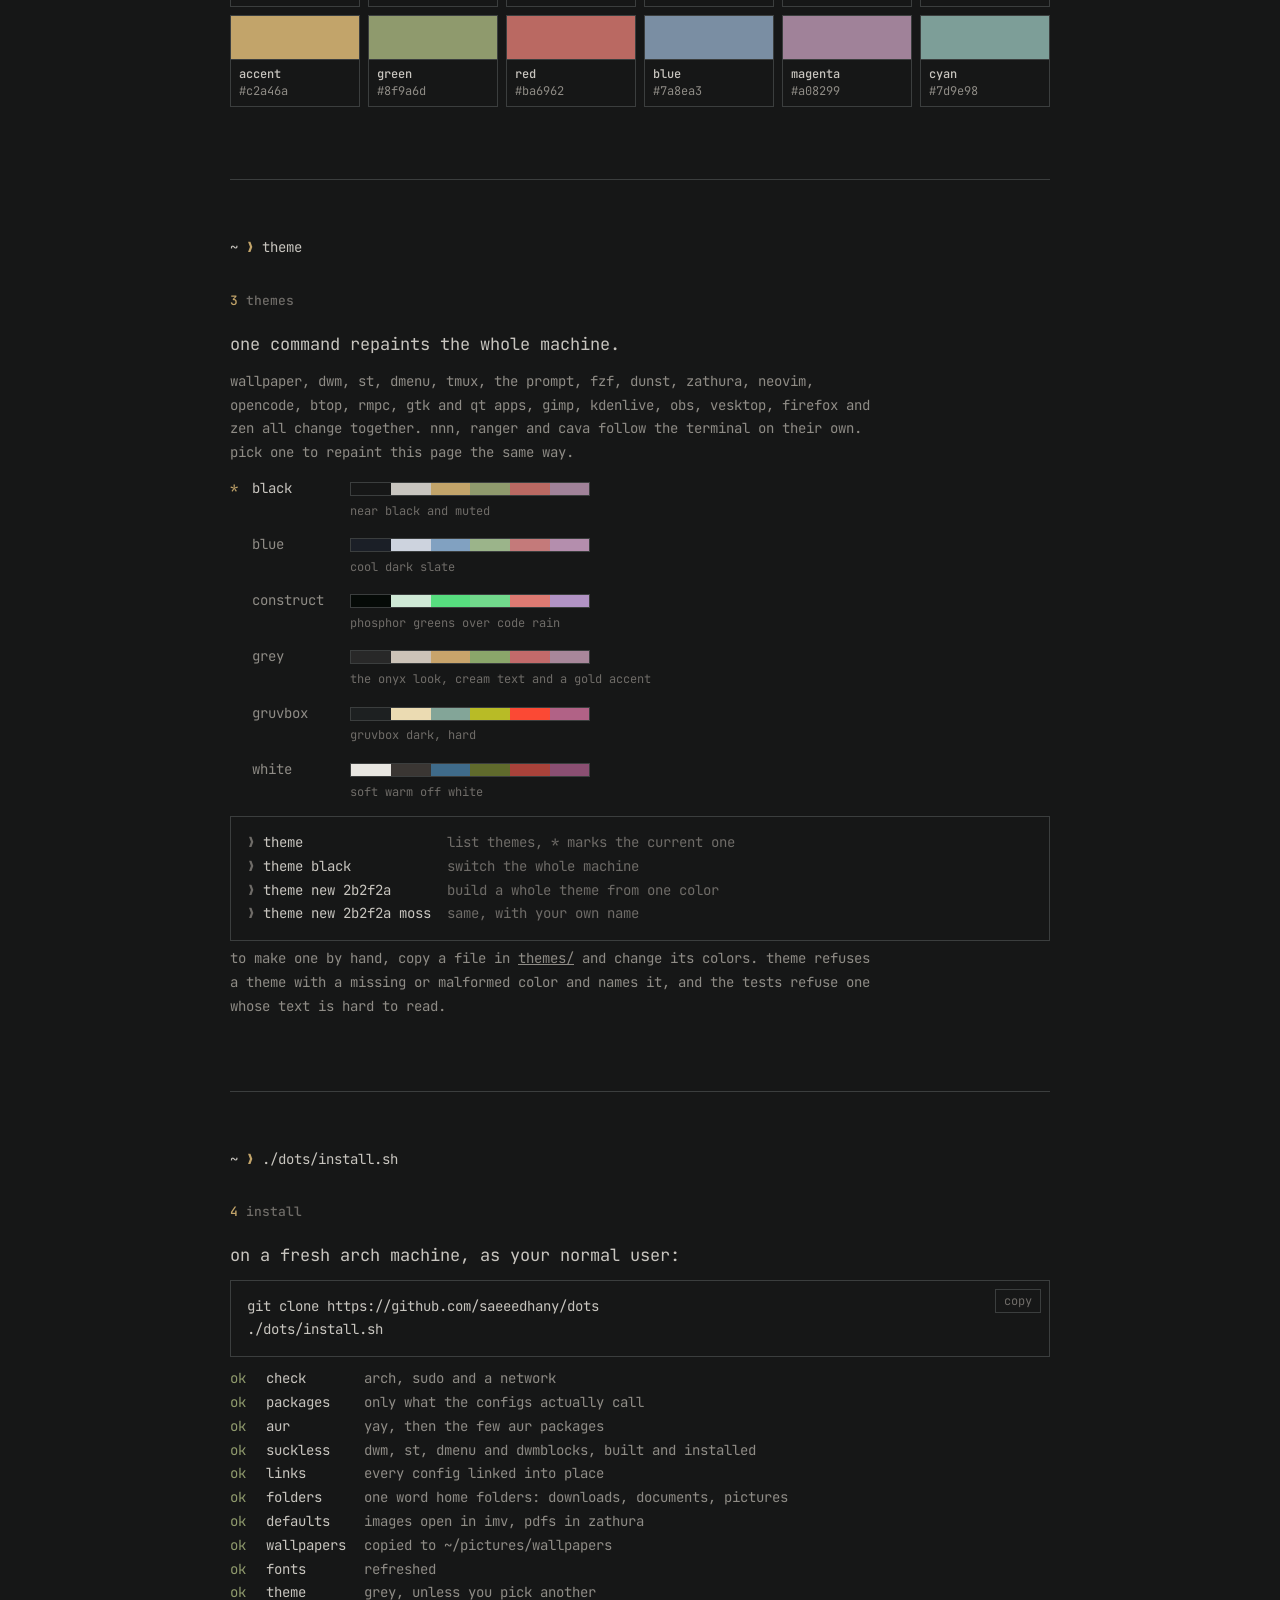
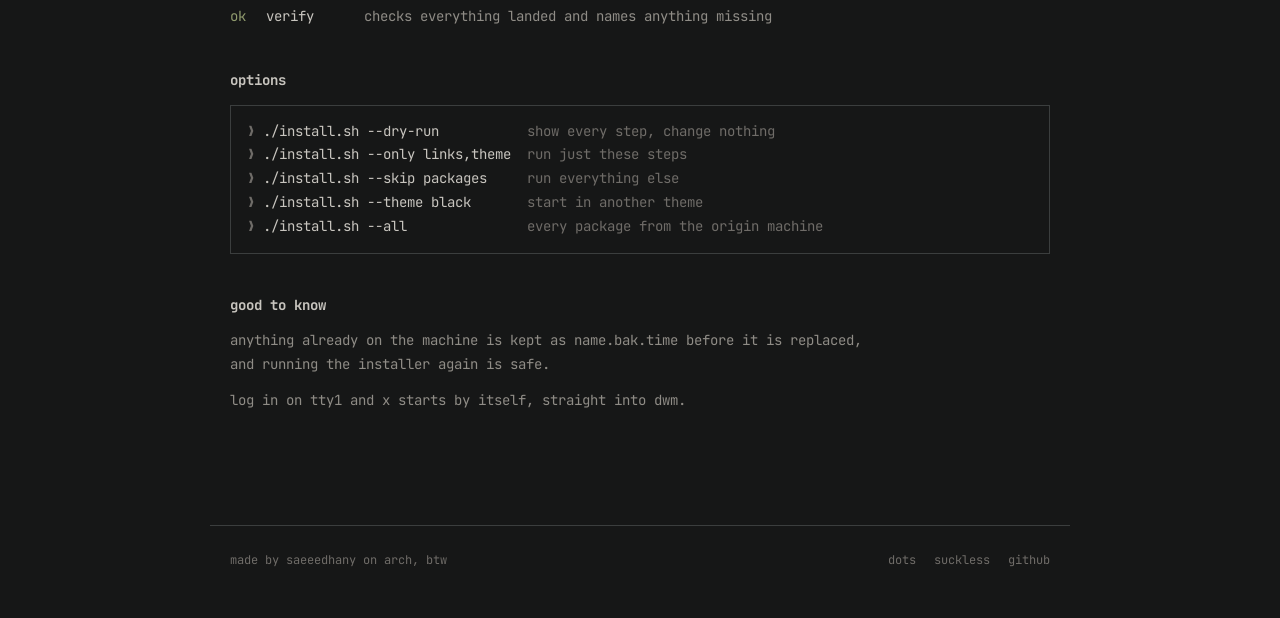
==== commit 67e70da5: "note: the sticky note program replaces the nvim script, follows the theme and opens at login" ====
--- a/index.html
+++ b/index.html
@@ -98,7 +98,8 @@
     <dt>alt shift</dt><dd>switch between english and arabic</dd>
     <dt>super /</dt><dd>every key on this machine, in a menu</dd>
     <dt>super v</dt><dd>clipboard history, pick an entry to copy it again</dd>
-    <dt>super n</dt><dd>notes: pick one or type a name to start one</dd>
+    <dt>super n</dt><dd>a new sticky note, pinned to every tag</dd>
+    <dt>super shift n</dt><dd>bring back closed notes</dd>
     <dt>super shift p</dt><dd>pin a window to every tag, notes go to the top right</dd>
     <dt>super shift e</dt><dd>lock, suspend, logout, reboot or shut down</dd>
     <dt>super shift l</dt><dd>lock the screen; it also locks on lid close, suspend and after 10 idle minutes</dd>
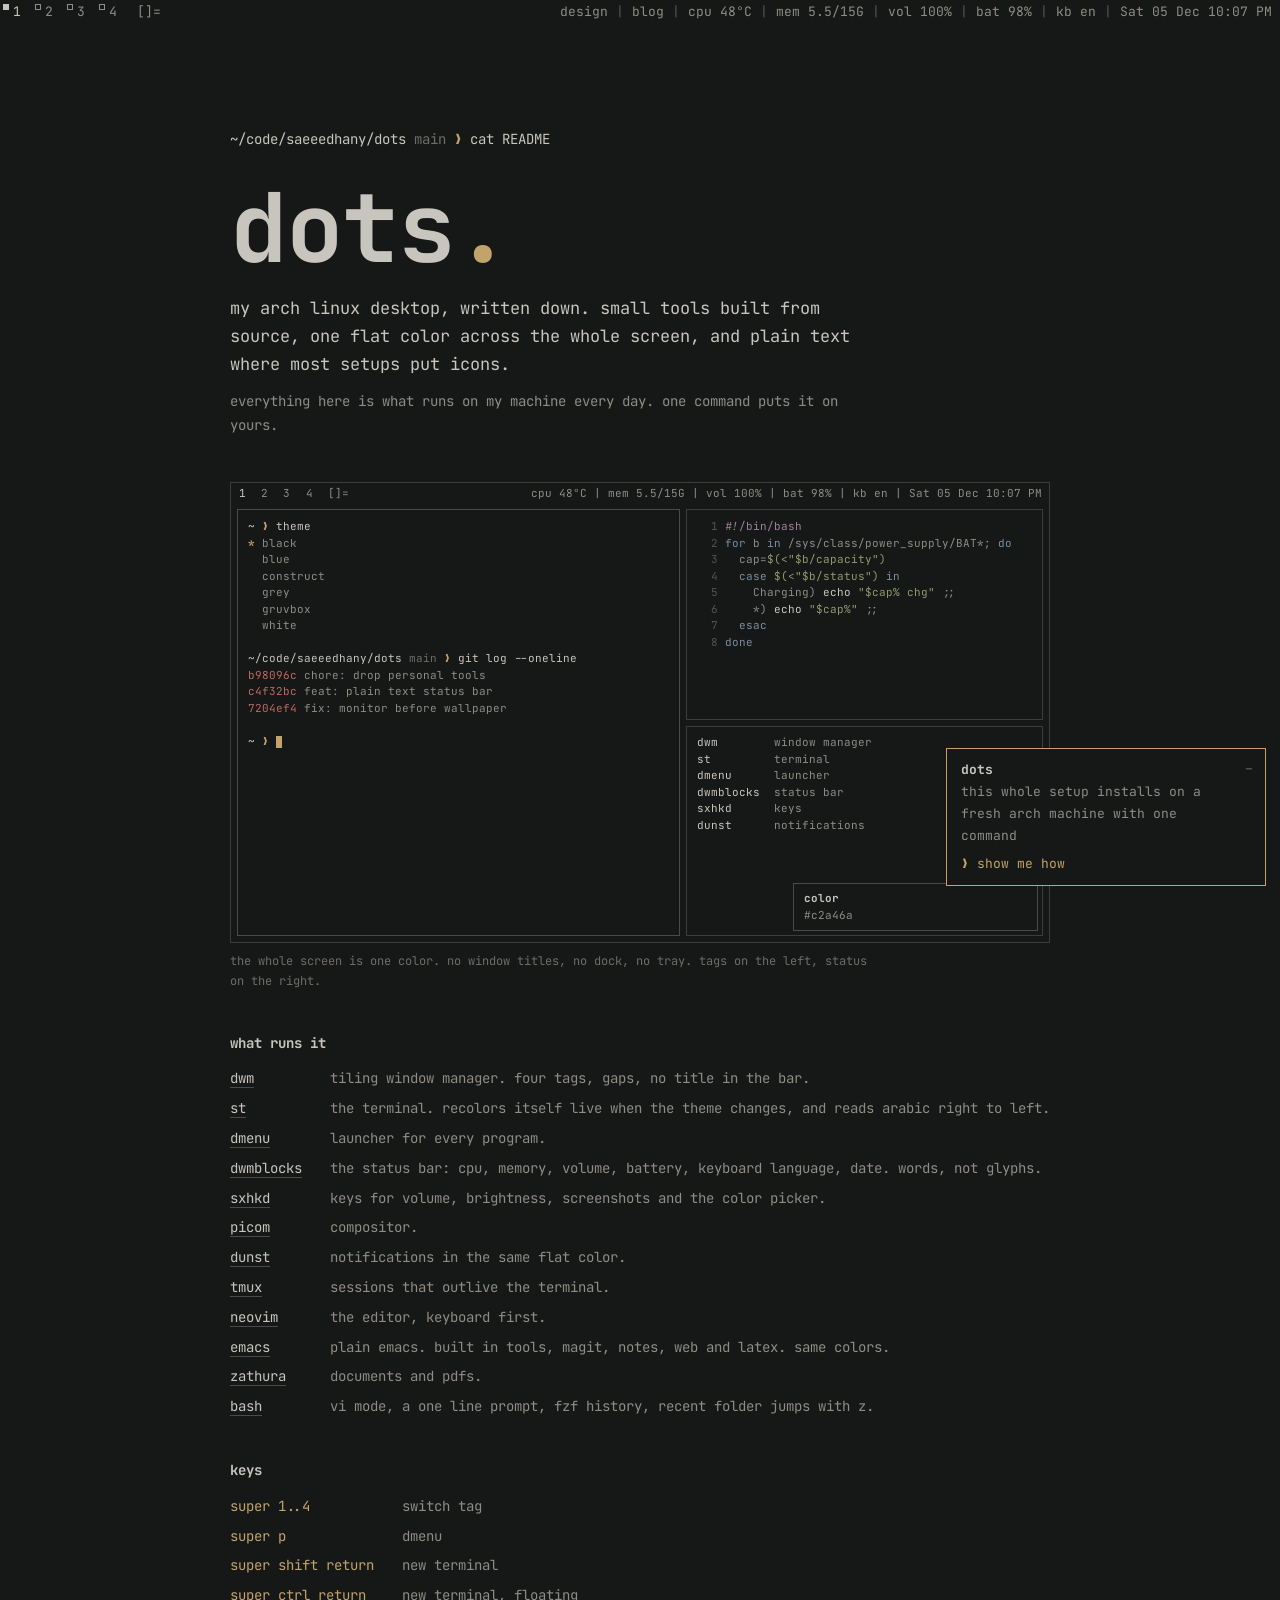
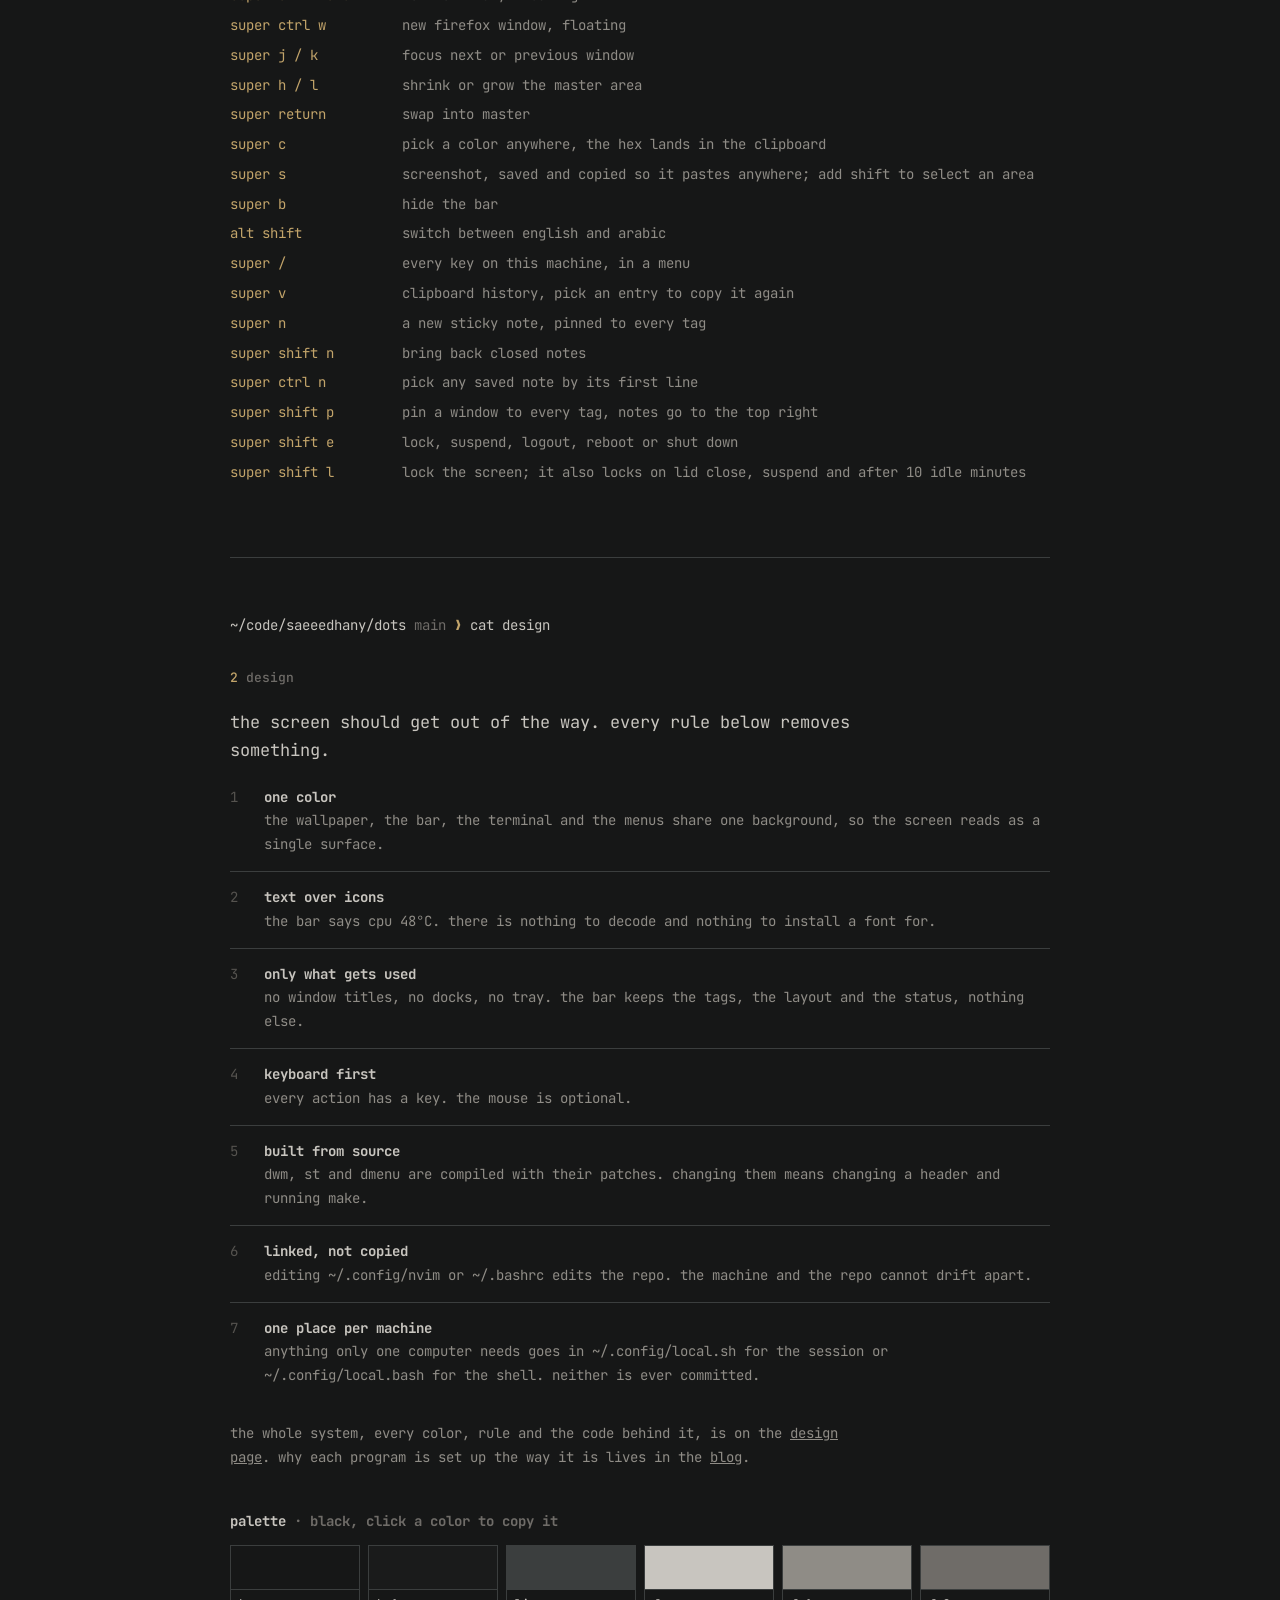
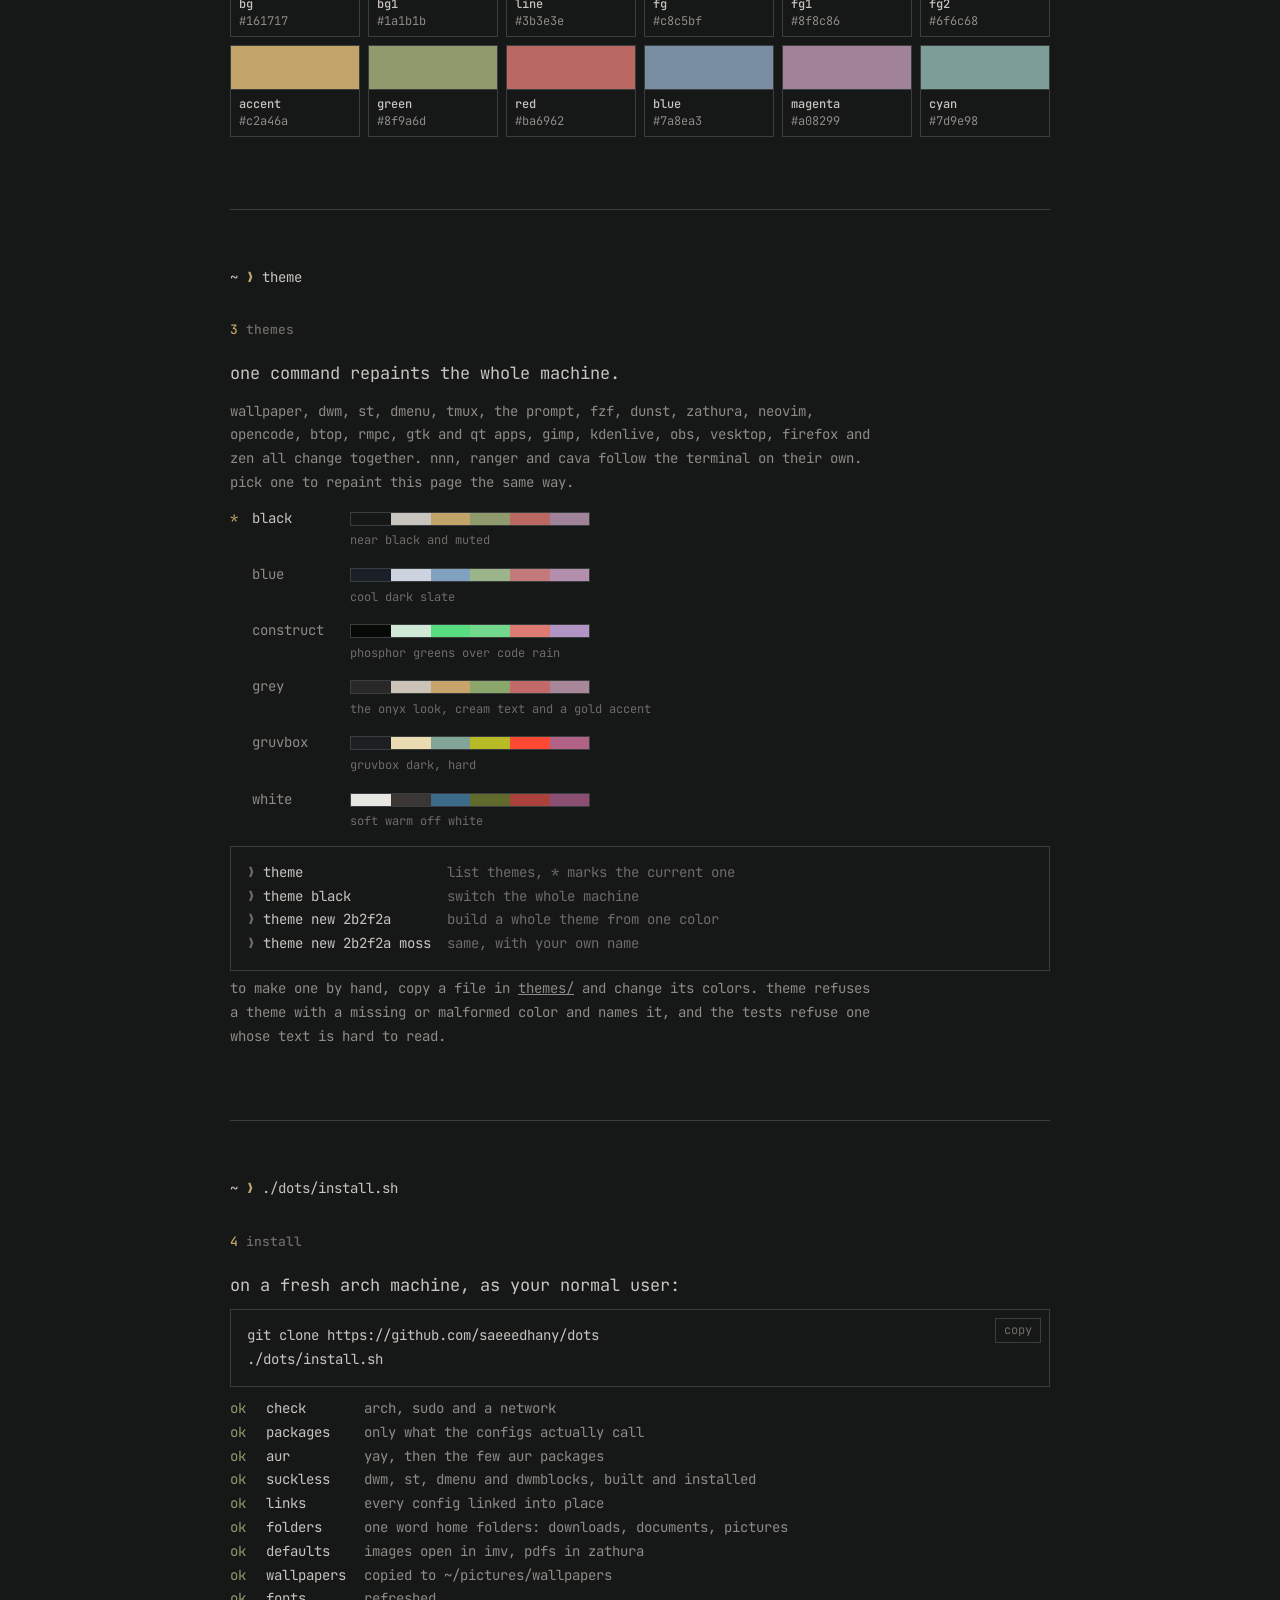
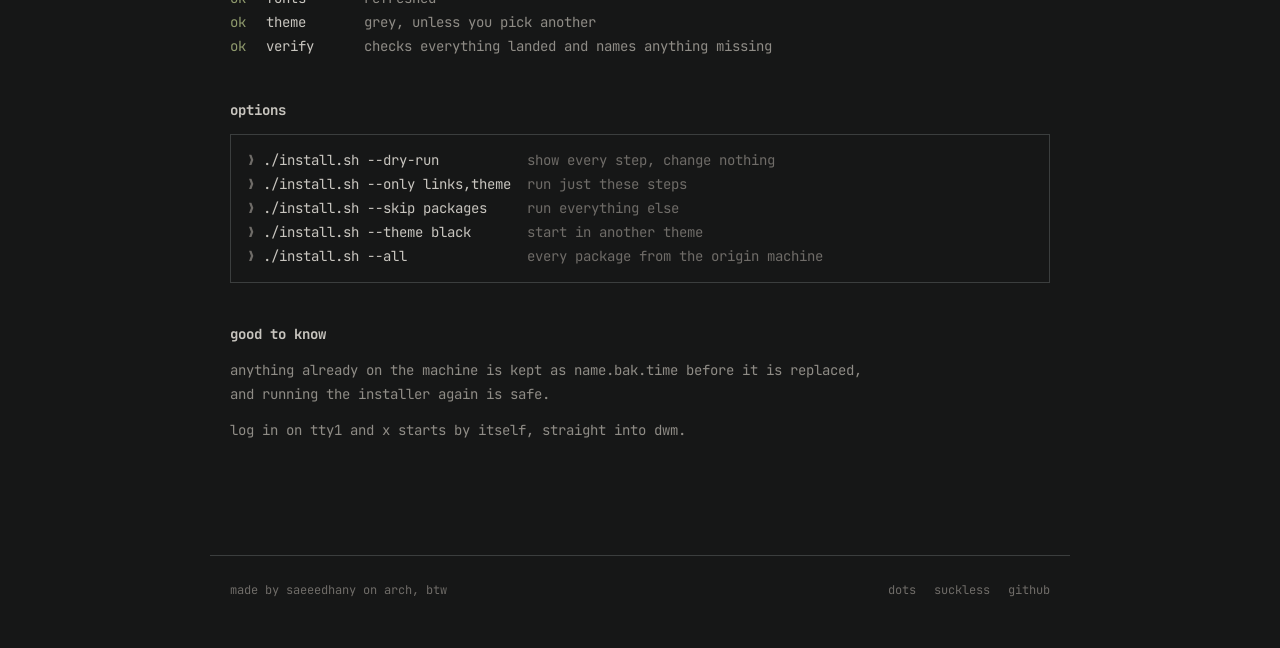
==== commit 9623e3c3: "keys: super ctrl n picks a saved note" ====
--- a/index.html
+++ b/index.html
@@ -100,6 +100,7 @@
     <dt>super v</dt><dd>clipboard history, pick an entry to copy it again</dd>
     <dt>super n</dt><dd>a new sticky note, pinned to every tag</dd>
     <dt>super shift n</dt><dd>bring back closed notes</dd>
+    <dt>super ctrl n</dt><dd>pick any saved note by its first line</dd>
     <dt>super shift p</dt><dd>pin a window to every tag, notes go to the top right</dd>
     <dt>super shift e</dt><dd>lock, suspend, logout, reboot or shut down</dd>
     <dt>super shift l</dt><dd>lock the screen; it also locks on lid close, suspend and after 10 idle minutes</dd>
